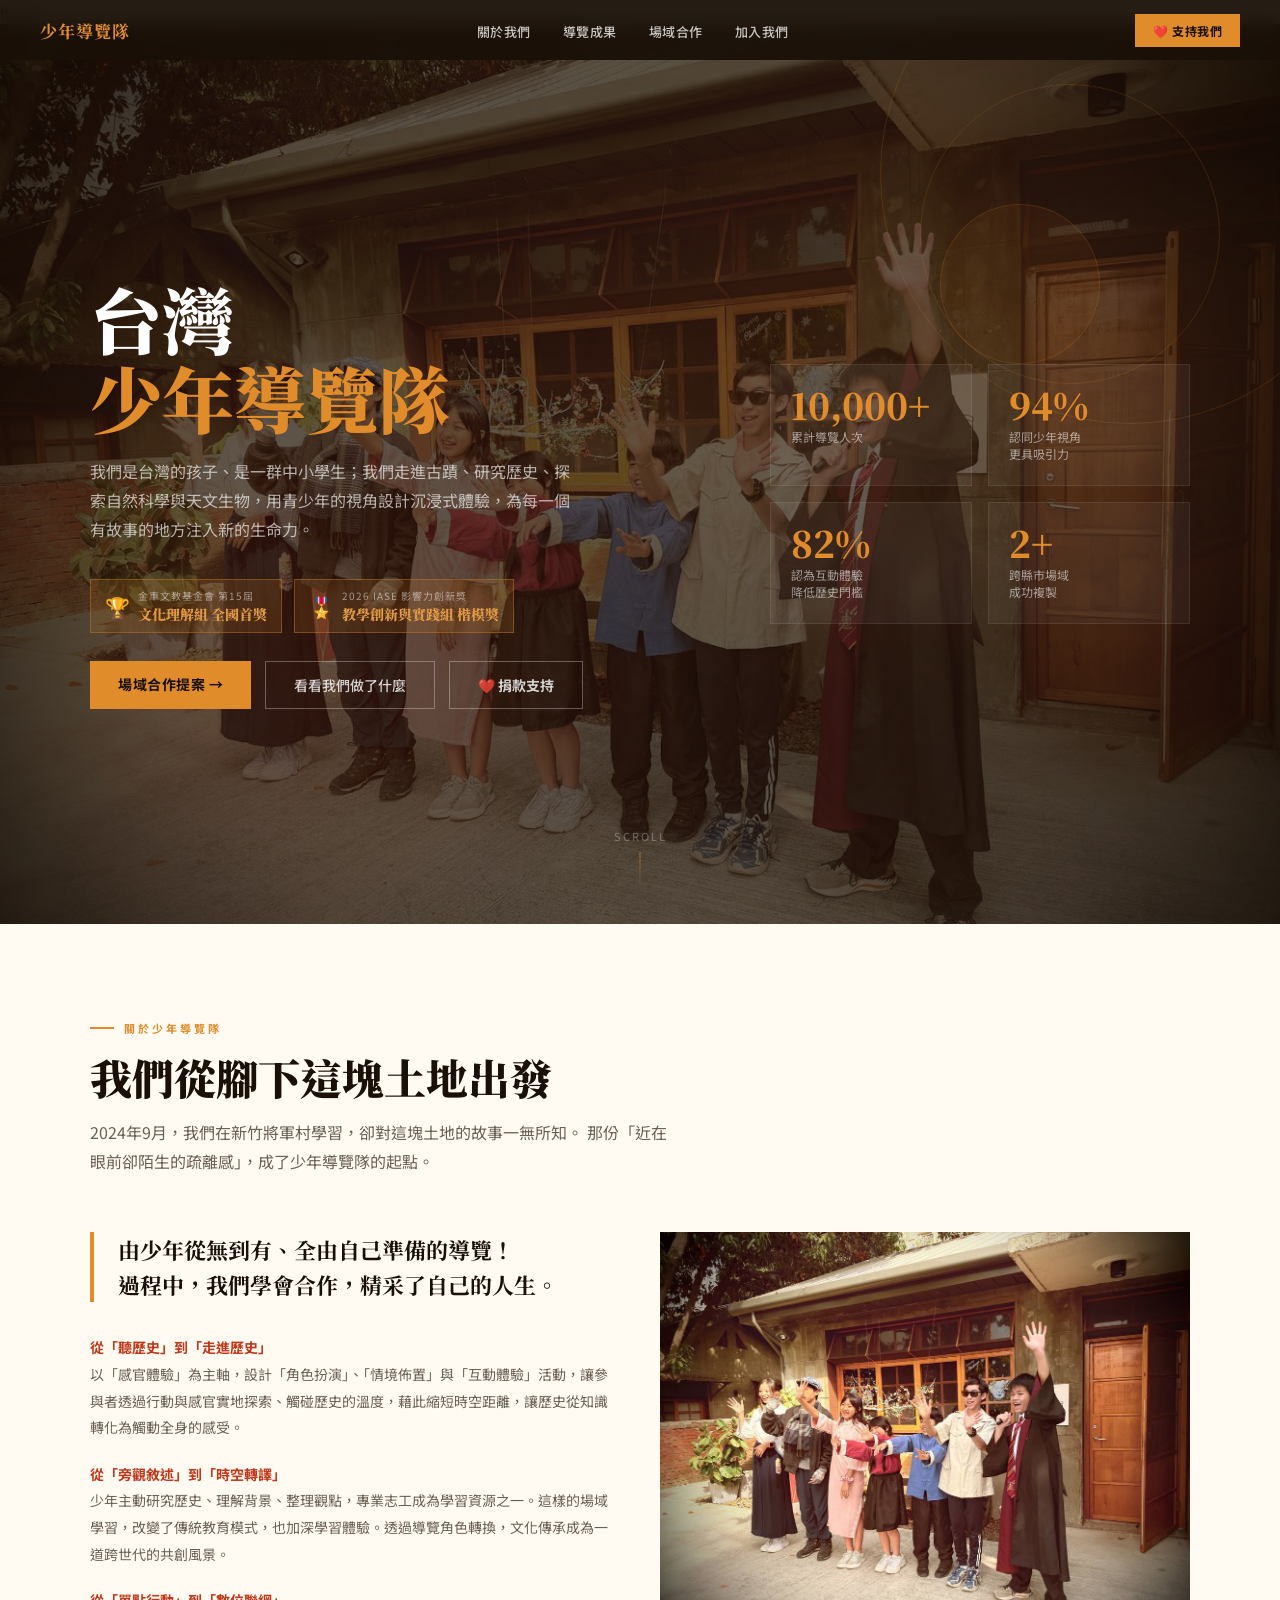
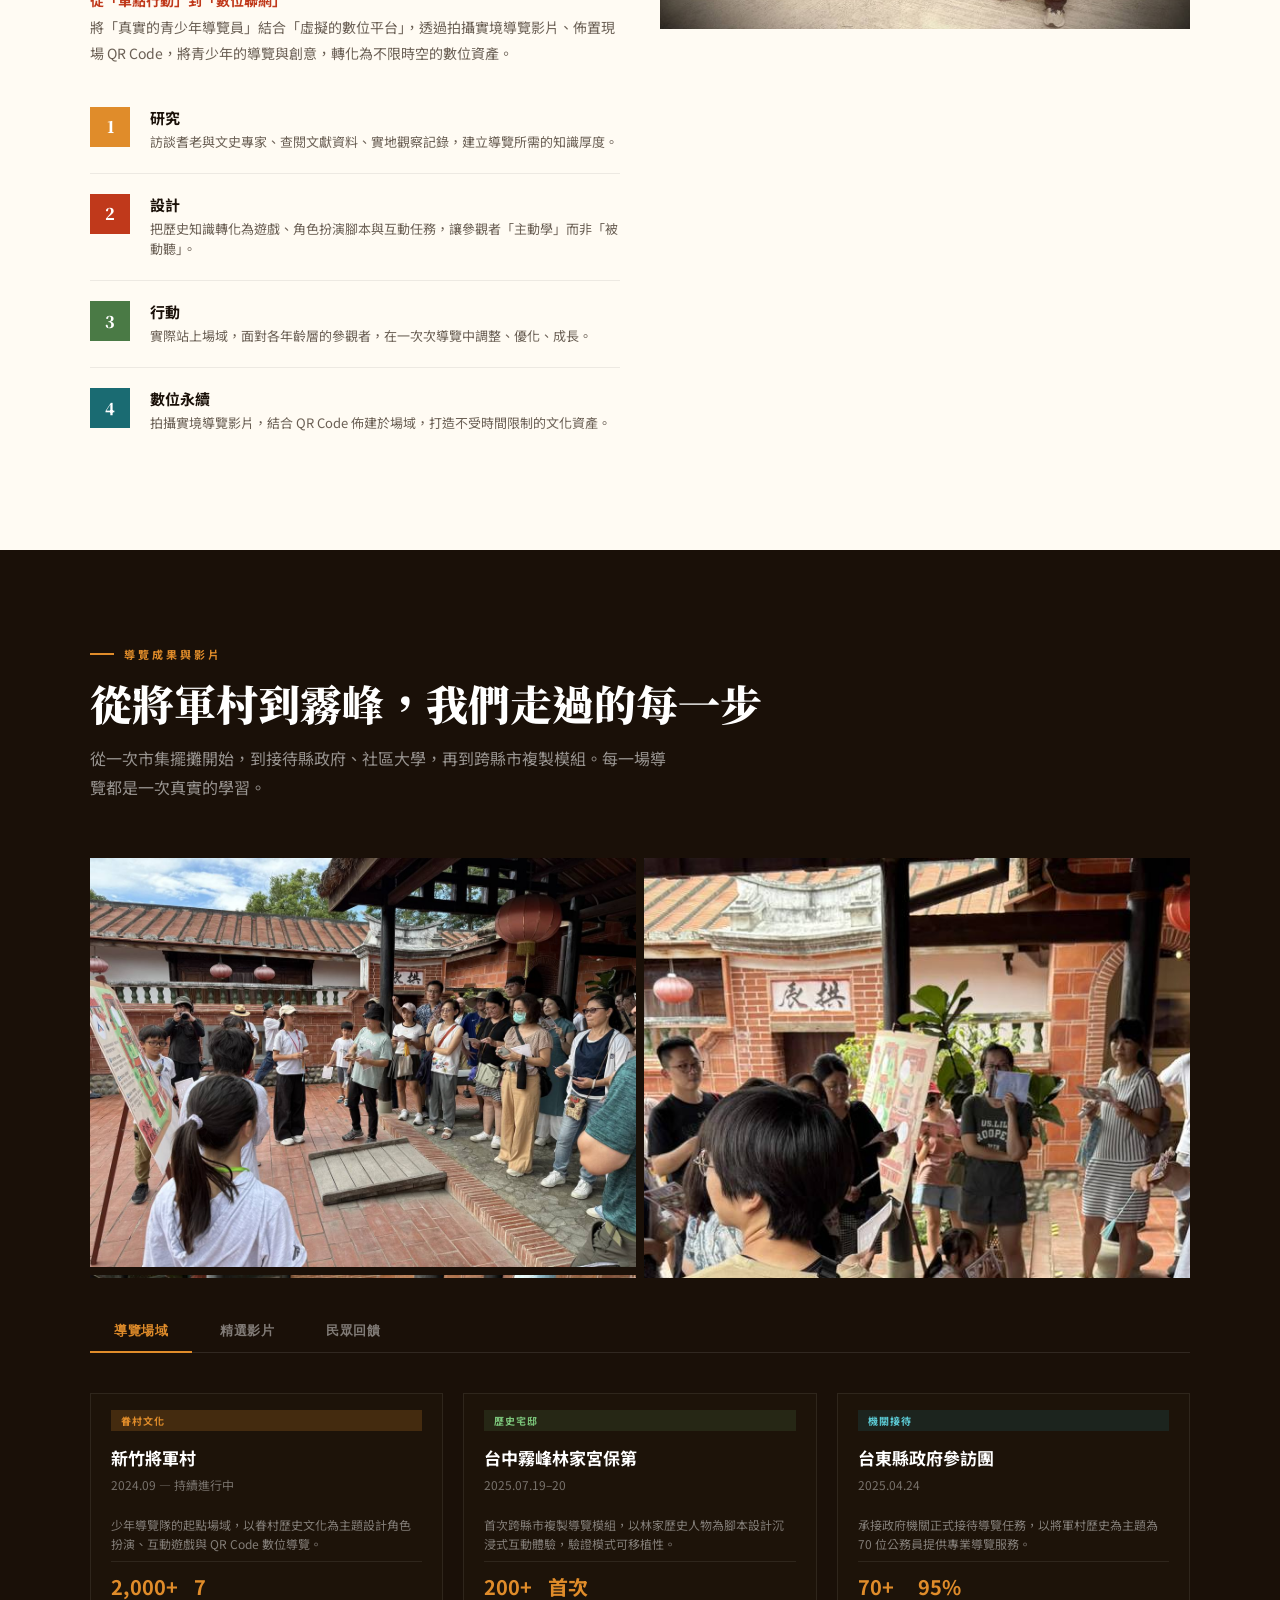
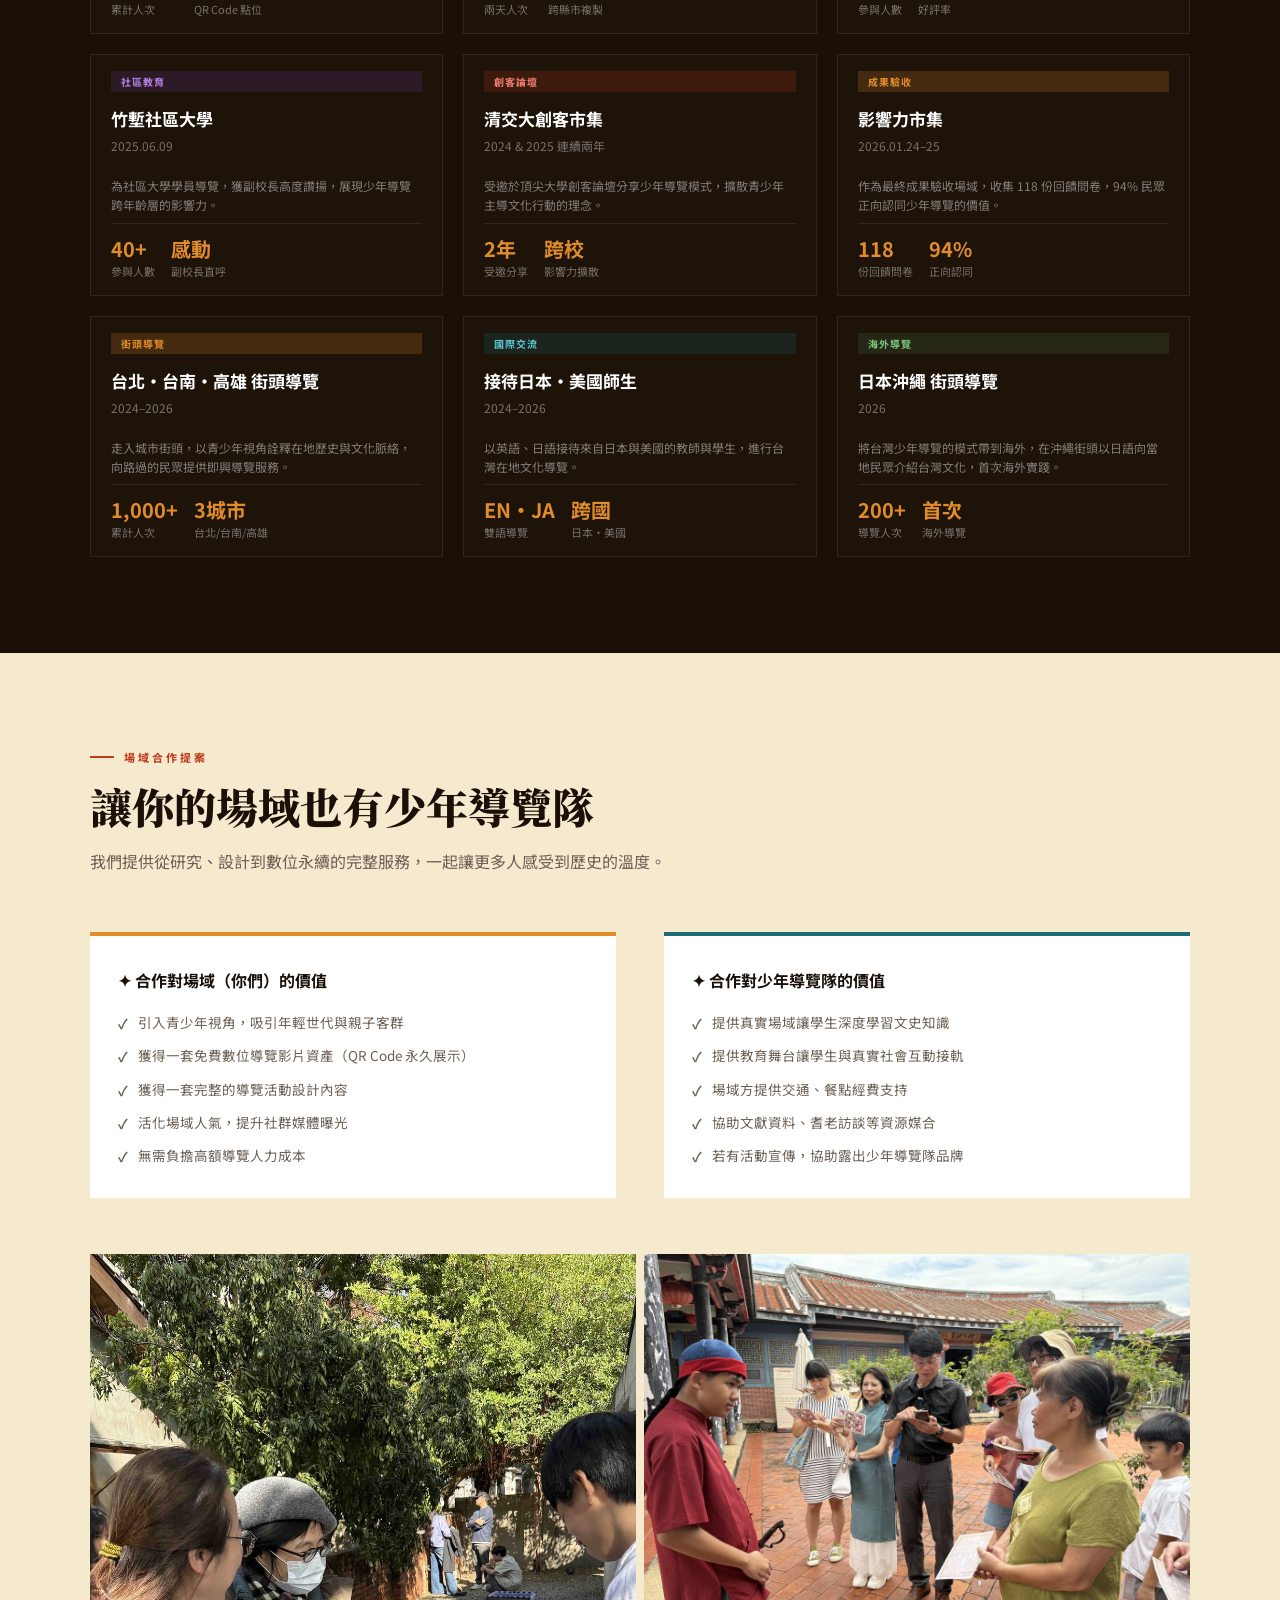
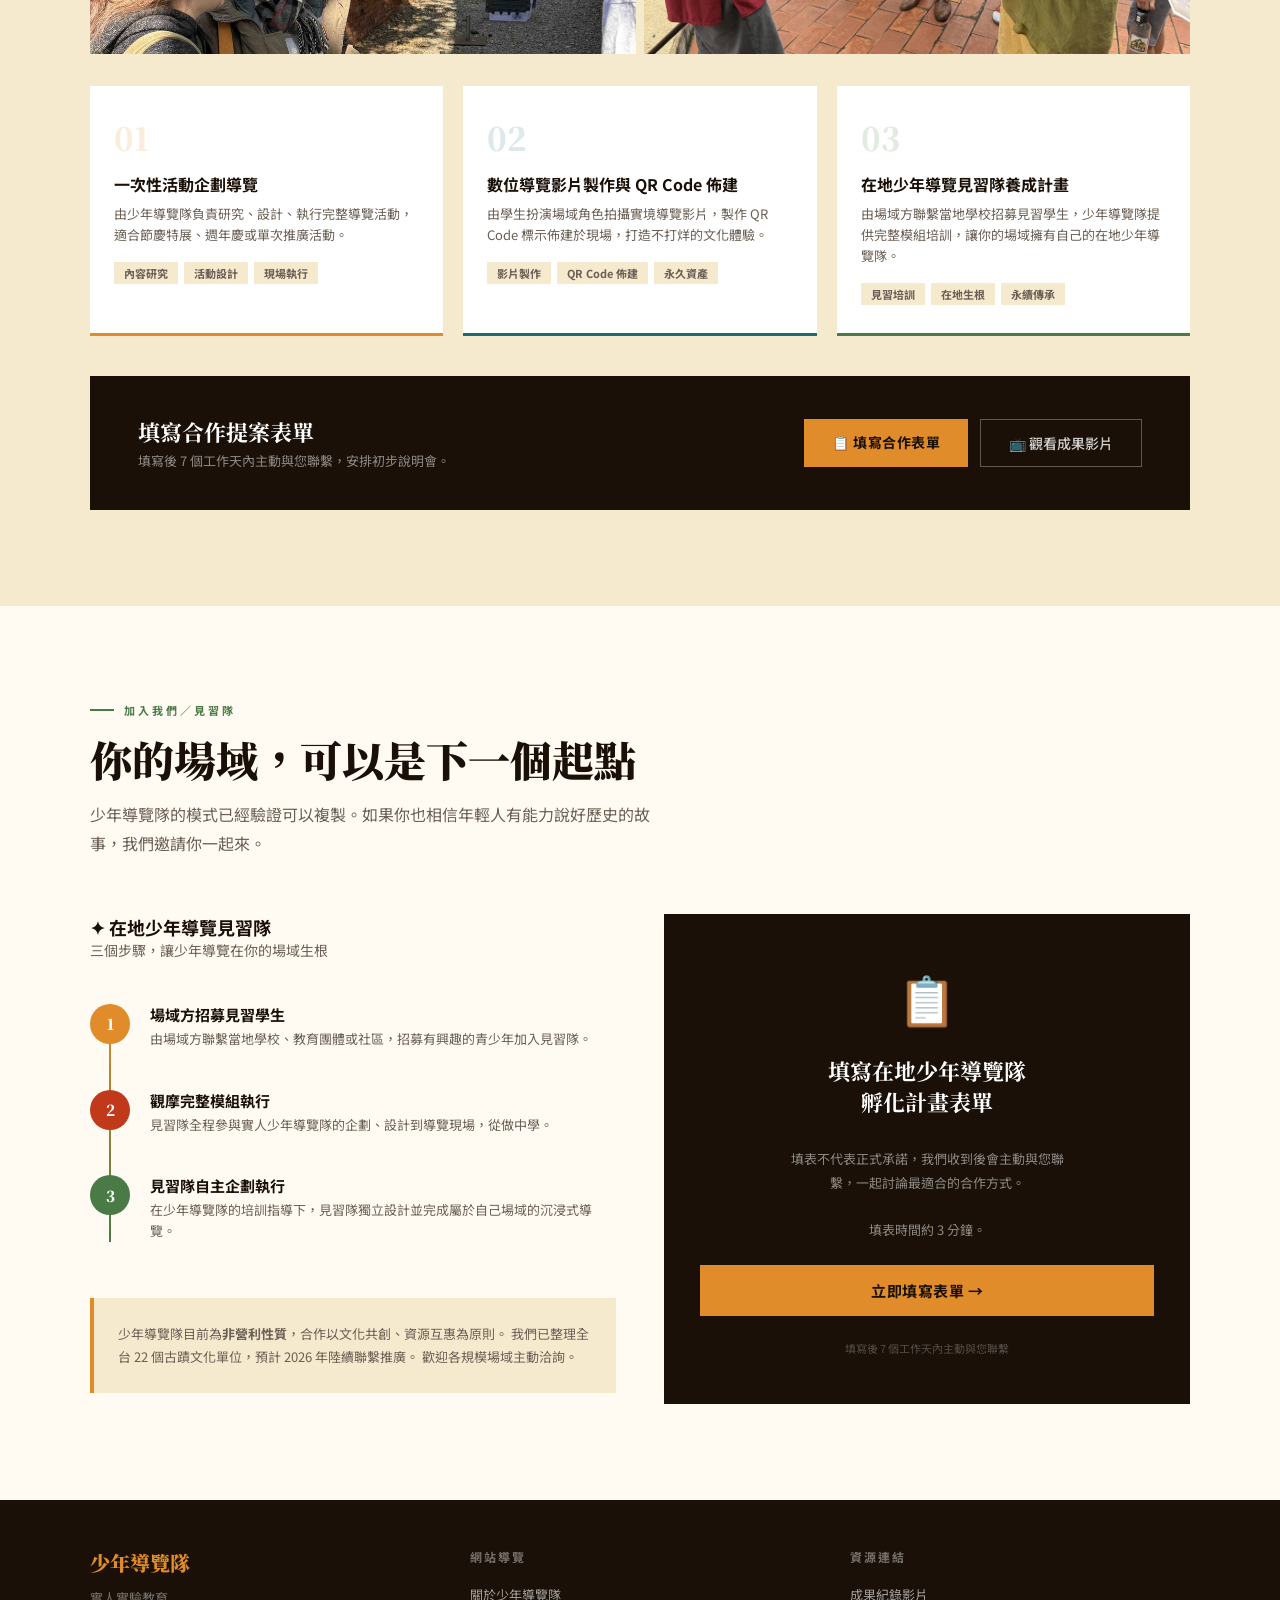
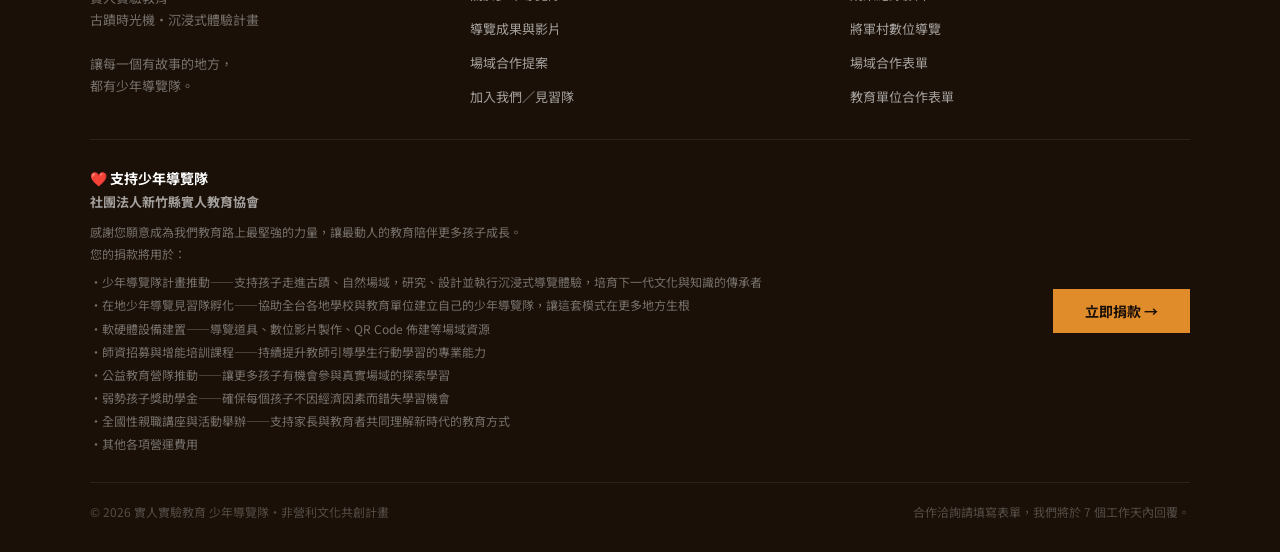
==== index.html @ 869aef45 "拆分檔案w" ====
html>
<html lang="zh-Hant">
<head>
<meta charset="UTF-8">
<meta name="viewport" content="width=device-width, initial-scale=1.0">
<title>實人教育 少年導覽隊 | 台灣 Wonder Scouts</title>

<!-- Google Search Console 驗證 -->
<meta name="google-site-verification" content="-kMbcNNSzwXPjHhbkXWhO_62FAONILIH2p7qDBtXYgs" />

<!-- SEO Meta Tags -->
<meta name="description" content="台灣少年導覽隊——由實人實驗教育中小學生組成，以沉浸式體驗設計、角色扮演與數位 QR Code 導覽，為古蹟、自然科學與文化場域注入新生命。金車文教基金會兒少公益行動文化理解組全國首獎。累計導覽 10,000+ 人次。">
<meta name="keywords" content="少年導覽隊,實人實驗教育,古蹟導覽,沉浸式體驗,將軍村,霧峰林家,文化導覽,學生導覽,台灣,Wonder Scouts,親子活動,歷史教育">
<meta name="author" content="實人實驗教育 少年導覽隊">
<meta name="robots" content="index, follow">

<!-- Open Graph（分享到 FB / LINE 時的預覽）-->
<meta property="og:title" content="實人教育 少年導覽隊 | 台灣 Wonder Scouts">
<meta property="og:description" content="由台灣中小學生組成的少年導覽隊，用角色扮演與沉浸式互動讓歷史文化重新活起來。金車文教全國首獎。累計導覽 10,000+ 人次。">
<meta property="og:type" content="website">
<meta property="og:url" content="https://shirenschool.github.io/wonder-scouts/">
<meta property="og:locale" content="zh_TW">

<!-- Twitter Card -->
<meta name="twitter:card" content="summary_large_image">
<meta name="twitter:title" content="實人教育 少年導覽隊 | 台灣 Wonder Scouts">
<meta name="twitter:description" content="由台灣中小學生組成的少年導覽隊，用角色扮演與沉浸式互動讓歷史文化重新活起來。">

<!-- Canonical URL -->
<link rel="canonical" href="https://shirenschool.github.io/wonder-scouts/">
<link href="https://fonts.googleapis.com/css2?family=Noto+Serif+TC:wght@700;900&family=Noto+Sans+TC:wght@300;400;500;700&display=swap" rel="stylesheet">
<link rel="stylesheet" href="style.css">
</head>
<body>

<!-- NAV -->
<nav>
  <div class="nav-logo">少年導覽隊</div>
  <ul class="nav-links">
    <li><a href="#about">關於我們</a></li>
    <li><a href="#results">導覽成果</a></li>
    <li><a href="#partner">場域合作</a></li>
    <li><a href="#join">加入我們</a></li>
  </ul>
  <a href="https://www.surveycake.com/s/ayPAY?utm_id=97758_v0_s00_e233_tv2_tp1_a1den5ez9v5f9m" target="_blank" style="background:var(--amber);color:var(--ink);padding:8px 18px;font-size:12px;font-weight:700;text-decoration:none;letter-spacing:0.5px;white-space:nowrap;transition:background 0.2s;" onmouseover="this.style.background='#F5A623'" onmouseout="this.style.background='var(--amber)'">❤️ 支持我們</a>
</nav>

<!-- HERO -->
<section class="hero">
  <div class="hero-bg"></div>
  <div class="hero-photo" style="position:absolute;inset:0;background:url([data-uri]) center 30%/cover no-repeat;opacity:0.28;"></div>
  <div class="hero-circle hc1"></div>
  <div class="hero-circle hc2"></div>
  <div class="hero-circle hc3"></div>

  <div class="hero-inner">
    <div class="hero-left">
      
      <h1 class="hero-title">
        台灣<br><em>少年導覽隊</em>
      </h1>
      <p class="hero-desc">
        我們是台灣的孩子、是一群中小學生；我們走進古蹟、研究歷史、探索自然科學與天文生物，用青少年的視角設計沉浸式體驗，為每一個有故事的地方注入新的生命力。
      </p>
      <div style="display:flex;gap:12px;flex-wrap:wrap;margin-bottom:28px;">
        <div style="display:flex;align-items:center;gap:8px;background:rgba(193,122,42,0.18);border:1px solid rgba(193,122,42,0.45);padding:8px 14px;">
          <span style="font-size:20px;">🏆</span>
          <div>
            <p style="font-size:10px;color:rgba(255,255,255,0.5);letter-spacing:1px;margin-bottom:1px;">金車文教基金會 第15屆</p>
            <p style="font-size:14px;font-weight:900;color:#E09A45;font-family:'Noto Serif TC',serif;">文化理解組 全國首獎</p>
          </div>
        </div>
        <div style="display:flex;align-items:center;gap:8px;background:rgba(193,122,42,0.18);border:1px solid rgba(193,122,42,0.45);padding:8px 14px;">
          <span style="font-size:20px;">🎖️</span>
          <div>
            <p style="font-size:10px;color:rgba(255,255,255,0.5);letter-spacing:1px;margin-bottom:1px;">2026 IASE 影響力創新獎</p>
            <p style="font-size:14px;font-weight:900;color:#E09A45;font-family:'Noto Serif TC',serif;">教學創新與實踐組 楷模獎</p>
          </div>
        </div>
      </div>
      <div class="hero-cta">
        <a href="#partner" class="btn-primary">場域合作提案 →</a>
        <a href="#results" class="btn-outline">看看我們做了什麼</a>
        <a href="https://www.surveycake.com/s/ayPAY?utm_id=97758_v0_s00_e233_tv2_tp1_a1den5ez9v5f9m" target="_blank" style="display:inline-block;padding:13px 28px;font-size:14px;font-weight:700;text-decoration:none;background:transparent;border:1.5px solid rgba(255,255,255,0.3);color:rgba(255,255,255,0.8);transition:border-color 0.2s,color 0.2s;" onmouseover="this.style.borderColor='#E08C2A';this.style.color='#E08C2A'" onmouseout="this.style.borderColor='rgba(255,255,255,0.3)';this.style.color='rgba(255,255,255,0.8)'">❤️ 捐款支持</a>
      </div>
    </div>
    
    <div class="hero-stats">
      <div class="hero-stat">
        <span class="hero-stat-num">10,000+</span>
        <span class="hero-stat-label">累計導覽人次</span>
      </div>
      <div class="hero-stat">
        <span class="hero-stat-num">94%</span>
        <span class="hero-stat-label">認同少年視角<br>更具吸引力</span>
      </div>
      <div class="hero-stat">
        <span class="hero-stat-num">82%</span>
        <span class="hero-stat-label">認為互動體驗<br>降低歷史門檻</span>
      </div>
      <div class="hero-stat">
        <span class="hero-stat-num">2+</span>
        <span class="hero-stat-label">跨縣市場域<br>成功複製</span>
      </div>
    </div>
  </div>
  <div class="scroll-hint">
    <span>SCROLL</span>
    <div class="scroll-arrow"></div>
  </div>
</section>




<!-- ABOUT -->
<section id="about">
  <div class="section-inner">
    <div class="section-eyebrow" style="color:var(--amber)">
      <div class="line" style="background:var(--amber)"></div>
      關於少年導覽隊
    </div>
    <h2 class="section-title">我們從腳下這塊土地出發</h2>
    <p class="section-lead">
      2024年9月，我們在新竹將軍村學習，卻對這塊土地的故事一無所知。
      那份「近在眼前卻陌生的疏離感」，成了少年導覽隊的起點。
    </p>

    <div class="about-grid" style="grid-template-columns:1fr 1fr;gap:40px;align-items:start;">
      <!-- Left: text + module -->
      <div>
        <div class="about-quote">
          由少年從無到有、全由自己準備的導覽！<br>過程中，我們學會合作，精采了自己的人生。
        </div>
        <p class="about-text">
          <strong style="color:var(--rust)">從「聽歷史」到「走進歷史」</strong><br>
          以「感官體驗」為主軸，設計「角色扮演」、「情境佈置」與「互動體驗」活動，讓參與者透過行動與感官實地探索、觸碰歷史的溫度，藉此縮短時空距離，讓歷史從知識轉化為觸動全身的感受。
        </p>
        <p class="about-text">
          <strong style="color:var(--rust)">從「旁觀敘述」到「時空轉譯」</strong><br>
          少年主動研究歷史、理解背景、整理觀點，專業志工成為學習資源之一。這樣的場域學習，改變了傳統教育模式，也加深學習體驗。透過導覽角色轉換，文化傳承成為一道跨世代的共創風景。
        </p>
        <p class="about-text">
          <strong style="color:var(--rust)">從「單點行動」到「數位聯網」</strong><br>
          將「真實的青少年導覽員」結合「虛擬的數位平台」，透過拍攝實境導覽影片、佈置現場 QR Code，將青少年的導覽與創意，轉化為不限時空的數位資產。
        </p>
        <div class="module-flow">
        <div class="module-step">
          <div class="step-num" style="background:var(--amber)">1</div>
          <div class="step-body">
            <h4>研究</h4>
            <p>訪談耆老與文史專家、查閱文獻資料、實地觀察記錄，建立導覽所需的知識厚度。</p>
          </div>
        </div>
        <div class="module-step">
          <div class="step-num" style="background:var(--rust)">2</div>
          <div class="step-body">
            <h4>設計</h4>
            <p>把歷史知識轉化為遊戲、角色扮演腳本與互動任務，讓參觀者「主動學」而非「被動聽」。</p>
          </div>
        </div>
        <div class="module-step">
          <div class="step-num" style="background:var(--sage)">3</div>
          <div class="step-body">
            <h4>行動</h4>
            <p>實際站上場域，面對各年齡層的參觀者，在一次次導覽中調整、優化、成長。</p>
          </div>
        </div>
        <div class="module-step">
          <div class="step-num" style="background:var(--teal)">4</div>
          <div class="step-body">
            <h4>數位永續</h4>
            <p>拍攝實境導覽影片，結合 QR Code 佈建於場域，打造不受時間限制的文化資產。</p>
          </div>
        </div>
      </div>
      </div>

      <!-- Right: 3 photos in horizontal row -->
      <div style="display:flex;flex-direction:column;gap:12px;">
        
          <div style="overflow:hidden;">
            <img src="[data-uri]" alt="少年導覽隊穿著戲服揮手" style="width:100%;height:100%;object-fit:cover;object-position:center 20%;">
          </div>
        </div>

              </div>
    </div>
  </div>
    </div>
    </div>
  </div>
</section>

<!-- RESULTS -->
<section id="results">
  <div class="section-inner">
    <div class="section-eyebrow" style="color:var(--amber)">
      <div class="line" style="background:var(--amber)"></div>
      導覽成果與影片
    </div>
    <h2 class="section-title">從將軍村到霧峰，我們走過的每一步</h2>
    <p class="section-lead">從一次市集擺攤開始，到接待縣政府、社區大學，再到跨縣市複製模組。每一場導覽都是一次真實的學習。</p>

    <!-- Results Photo Grid -->
    <div style="display:grid;grid-template-columns:1fr 1fr;gap:8px;height:420px;margin-bottom:32px;overflow:hidden;">
      <div style="display:flex;flex-direction:column;gap:8px;">
        <div style="flex:1;overflow:hidden;min-height:0;">
          <img src="[data-uri]" alt="角色扮演庭院導覽" style="width:100%;height:100%;object-fit:cover;object-position:center 25%;">
        </div>
        <div style="flex:1;overflow:hidden;min-height:0;">
          <img src="[data-uri]" alt="互動體驗活動" style="width:100%;height:100%;object-fit:cover;object-position:center 35%;">
        </div>
      </div>
      <div style="overflow:hidden;height:100%;">
        <img src="[data-uri]" alt="霧峰林家宮保第導覽大人潮" style="width:100%;height:100%;object-fit:cover;object-position:center 20%;">
      </div>
    </div>

    <div class="results-tabs">
      <button class="tab-btn active" onclick="switchTab('venues',this)">導覽場域</button>
      <button class="tab-btn" onclick="switchTab('videos',this)">精選影片</button>
      <button class="tab-btn" onclick="switchTab('feedback',this)">民眾回饋</button>
    </div>

    <!-- Tab: Venues -->
    <div id="tab-venues" class="tab-content active">
      <div class="venue-grid">
        <div class="venue-card">
          <span class="venue-tag" style="background:rgba(224,140,42,0.2);color:var(--amber)">眷村文化</span>
          <h3>新竹將軍村</h3>
          <div class="meta">2024.09 — 持續進行中</div>
          <p style="font-size:12px;color:rgba(255,255,255,0.45);line-height:1.6;margin:10px 0 8px;">少年導覽隊的起點場域，以眷村歷史文化為主題設計角色扮演、互動遊戲與 QR Code 數位導覽。</p>
          <div class="venue-stat">
            <div class="vs-item"><span class="num">2,000+</span><span class="lbl">累計人次</span></div>
            <div class="vs-item"><span class="num">7</span><span class="lbl">QR Code 點位</span></div>
          </div>
        </div>
        <div class="venue-card">
          <span class="venue-tag" style="background:rgba(74,122,69,0.2);color:#7BC47A">歷史宅邸</span>
          <h3>台中霧峰林家宮保第</h3>
          <div class="meta">2025.07.19–20</div>
          <p style="font-size:12px;color:rgba(255,255,255,0.45);line-height:1.6;margin:10px 0 8px;">首次跨縣市複製導覽模組，以林家歷史人物為腳本設計沉浸式互動體驗，驗證模式可移植性。</p>
          <div class="venue-stat">
            <div class="vs-item"><span class="num">200+</span><span class="lbl">兩天人次</span></div>
            <div class="vs-item"><span class="num">首次</span><span class="lbl">跨縣市複製</span></div>
          </div>
        </div>
        <div class="venue-card">
          <span class="venue-tag" style="background:rgba(26,107,114,0.2);color:#5BC8D2">機關接待</span>
          <h3>台東縣政府參訪團</h3>
          <div class="meta">2025.04.24</div>
          <p style="font-size:12px;color:rgba(255,255,255,0.45);line-height:1.6;margin:10px 0 8px;">承接政府機關正式接待導覽任務，以將軍村歷史為主題為 70 位公務員提供專業導覽服務。</p>
          <div class="venue-stat">
            <div class="vs-item"><span class="num">70+</span><span class="lbl">參與人數</span></div>
            <div class="vs-item"><span class="num">95%</span><span class="lbl">好評率</span></div>
          </div>
        </div>
        <div class="venue-card">
          <span class="venue-tag" style="background:rgba(107,63,160,0.2);color:#B07FE0">社區教育</span>
          <h3>竹塹社區大學</h3>
          <div class="meta">2025.06.09</div>
          <p style="font-size:12px;color:rgba(255,255,255,0.45);line-height:1.6;margin:10px 0 8px;">為社區大學學員導覽，獲副校長高度讚揚，展現少年導覽跨年齡層的影響力。</p>
          <div class="venue-stat">
            <div class="vs-item"><span class="num">40+</span><span class="lbl">參與人數</span></div>
            <div class="vs-item"><span class="num">感動</span><span class="lbl">副校長直呼</span></div>
          </div>
        </div>
        <div class="venue-card">
          <span class="venue-tag" style="background:rgba(192,57,27,0.2);color:#F08070">創客論壇</span>
          <h3>清交大創客市集</h3>
          <div class="meta">2024 & 2025 連續兩年</div>
          <p style="font-size:12px;color:rgba(255,255,255,0.45);line-height:1.6;margin:10px 0 8px;">受邀於頂尖大學創客論壇分享少年導覽模式，擴散青少年主導文化行動的理念。</p>
          <div class="venue-stat">
            <div class="vs-item"><span class="num">2年</span><span class="lbl">受邀分享</span></div>
            <div class="vs-item"><span class="num">跨校</span><span class="lbl">影響力擴散</span></div>
          </div>
        </div>
        <div class="venue-card">
          <span class="venue-tag" style="background:rgba(224,140,42,0.2);color:var(--amber)">成果驗收</span>
          <h3>影響力市集</h3>
          <div class="meta">2026.01.24–25</div>
          <p style="font-size:12px;color:rgba(255,255,255,0.45);line-height:1.6;margin:10px 0 8px;">作為最終成果驗收場域，收集 118 份回饋問卷，94% 民眾正向認同少年導覽的價值。</p>
          <div class="venue-stat">
            <div class="vs-item"><span class="num">118</span><span class="lbl">份回饋問卷</span></div>
            <div class="vs-item"><span class="num">94%</span><span class="lbl">正向認同</span></div>
          </div>
        </div>
        <!-- 新增場域卡片 -->
        <div class="venue-card">
          <span class="venue-tag" style="background:rgba(224,140,42,0.2);color:var(--amber)">街頭導覽</span>
          <h3>台北・台南・高雄 街頭導覽</h3>
          <div class="meta">2024–2026</div>
          <p style="font-size:12px;color:rgba(255,255,255,0.45);line-height:1.6;margin:10px 0 8px;">走入城市街頭，以青少年視角詮釋在地歷史與文化脈絡，向路過的民眾提供即興導覽服務。</p>
          <div class="venue-stat">
            <div class="vs-item"><span class="num">1,000+</span><span class="lbl">累計人次</span></div>
            <div class="vs-item"><span class="num">3城市</span><span class="lbl">台北/台南/高雄</span></div>
          </div>
        </div>
        <div class="venue-card">
          <span class="venue-tag" style="background:rgba(26,107,114,0.2);color:#5BC8D2">國際交流</span>
          <h3>接待日本・美國師生</h3>
          <div class="meta">2024–2026</div>
          <p style="font-size:12px;color:rgba(255,255,255,0.45);line-height:1.6;margin:10px 0 8px;">以英語、日語接待來自日本與美國的教師與學生，進行台灣在地文化導覽。</p>
          <div class="venue-stat">
            <div class="vs-item"><span class="num">EN・JA</span><span class="lbl">雙語導覽</span></div>
            <div class="vs-item"><span class="num">跨國</span><span class="lbl">日本・美國</span></div>
          </div>
        </div>
        <div class="venue-card">
          <span class="venue-tag" style="background:rgba(74,122,69,0.2);color:#7BC47A">海外導覽</span>
          <h3>日本沖繩 街頭導覽</h3>
          <div class="meta">2026</div>
          <p style="font-size:12px;color:rgba(255,255,255,0.45);line-height:1.6;margin:10px 0 8px;">將台灣少年導覽的模式帶到海外，在沖繩街頭以日語向當地民眾介紹台灣文化，首次海外實踐。</p>
          <div class="venue-stat">
            <div class="vs-item"><span class="num">200+</span><span class="lbl">導覽人次</span></div>
            <div class="vs-item"><span class="num">首次</span><span class="lbl">海外導覽</span></div>
          </div>
        </div>
      </div>
    </div>

    <!-- Tab: Videos -->
    <div id="tab-videos" class="tab-content">
      <div style="display:grid;grid-template-columns:1fr 1fr;gap:20px;margin-bottom:36px;">
        <div style="background:rgba(255,255,255,0.04);border:1px solid rgba(255,255,255,0.08);overflow:hidden;">
          <div style="position:relative;padding-top:56.25%;">
            <iframe src="https://www.youtube.com/embed/KWGm5TQCVxs" title="將軍村影響力市集" frameborder="0" allow="accelerometer; autoplay; clipboard-write; encrypted-media; gyroscope; picture-in-picture" allowfullscreen style="position:absolute;top:0;left:0;width:100%;height:100%;"></iframe>
          </div>
          <div style="padding:16px 18px;">
            <p style="font-size:10px;color:var(--amber);letter-spacing:2px;font-weight:700;margin-bottom:4px;">新竹將軍村</p>
            <h4 style="font-size:15px;font-weight:700;color:var(--white);">影響力市集成果紀錄</h4>
          </div>
        </div>
        <div style="background:rgba(255,255,255,0.04);border:1px solid rgba(255,255,255,0.08);overflow:hidden;">
          <div style="position:relative;padding-top:56.25%;">
            <iframe src="https://www.youtube.com/embed/025HOvHCdP4" title="霧峰宮保第夏日派對" frameborder="0" allow="accelerometer; autoplay; clipboard-write; encrypted-media; gyroscope; picture-in-picture" allowfullscreen style="position:absolute;top:0;left:0;width:100%;height:100%;"></iframe>
          </div>
          <div style="padding:16px 18px;">
            <p style="font-size:10px;color:var(--amber);letter-spacing:2px;font-weight:700;margin-bottom:4px;">台中霧峰林家宮保第</p>
            <h4 style="font-size:15px;font-weight:700;color:var(--white);">宮保第夏日派對導覽紀錄</h4>
          </div>
        </div>
      </div>
    </div>

    <!-- Tab: Feedback -->
    <div id="tab-feedback" class="tab-content">
      <div class="feedback-row">
        <div class="feedback-card">
          <blockquote>「孩子們口條清晰、熱情開朗。每位同學都不僅是了解林家的歷史，還內化了以後能夠這樣呈現出來。」</blockquote>
          <cite>— 霧峰林家宮保第 參觀民眾</cite>
        </div>
        <div class="feedback-card">
          <blockquote>「導覽的同學熟悉負責的導覽內容，還可以展現自我風格很厲害。有比較害羞的同學，也鼓起勇氣進行導覽，值得鼓勵！」</blockquote>
          <cite>— 台東縣政府人事主任</cite>
        </div>
        <div class="feedback-card">
          <blockquote>「非常令人感動的活動，謝謝！NPC 導覽方法讓參觀的小孩更容易接觸了解歷史。」</blockquote>
          <cite>— 竹塹社區大學副校長</cite>
        </div>
        <div class="feedback-card">
          <blockquote>「小朋友表現很棒！講解生動，努力互動。透過互動式，讓遊客對宮保第的故事印象加深！」</blockquote>
          <cite>— 霧峰林家 參觀民眾</cite>
        </div>
        <div class="feedback-card">
          <blockquote>「我覺得讓小朋友導覽是一件很讚的事情。支持！認真且落落大方，面對陌生人不緊張，很棒！」</blockquote>
          <cite>— 影響力市集 民眾回饋</cite>
        </div>
        <div class="feedback-card">
          <blockquote>「孩子很活潑，借由導覽活動讓孩子激發腦子，很棒的創意設計活動。自信大方，內容豐富，一級棒！」</blockquote>
          <cite>— 影響力市集 民眾回饋</cite>
        </div>
      </div>
    </div>

  </div>
</section>

<section id="partner">
  <div class="section-inner">
    <div class="section-eyebrow" style="color:var(--rust)">
      <div class="line" style="background:var(--rust)"></div>
      場域合作提案
    </div>
    <h2 class="section-title">讓你的場域也有少年導覽隊</h2>
    <p class="section-lead">我們提供從研究、設計到數位永續的完整服務，一起讓更多人感受到歷史的溫度。</p>

    <div class="partner-intro">
      <div class="benefit-block" style="border-color:var(--amber)">
        <h3>✦ 合作對場域（你們）的價值</h3>
        <ul class="benefit-list">
          <li style="color:var(--gray)">引入青少年視角，吸引年輕世代與親子客群</li>
          <li style="color:var(--gray)">獲得一套免費數位導覽影片資產（QR Code 永久展示）</li>
          <li style="color:var(--gray)">獲得一套完整的導覽活動設計內容</li>
          <li style="color:var(--gray)">活化場域人氣，提升社群媒體曝光</li>
          <li style="color:var(--gray)">無需負擔高額導覽人力成本</li>
        </ul>
      </div>
      <div class="benefit-block" style="border-color:var(--teal)">
        <h3>✦ 合作對少年導覽隊的價值</h3>
        <ul class="benefit-list">
          <li style="color:var(--gray)">提供真實場域讓學生深度學習文史知識</li>
          <li style="color:var(--gray)">提供教育舞台讓學生與真實社會互動接軌</li>
          <li style="color:var(--gray)">場域方提供交通、餐點經費支持</li>
          <li style="color:var(--gray)">協助文獻資料、耆老訪談等資源媒合</li>
          <li style="color:var(--gray)">若有活動宣傳，協助露出少年導覽隊品牌</li>
        </ul>
      </div>
    </div>

    
    <div style="display:grid;grid-template-columns:1fr 1fr;gap:8px;height:400px;margin-bottom:32px;overflow:hidden;">
      <div style="overflow:hidden;height:100%;">
        <img src="[data-uri]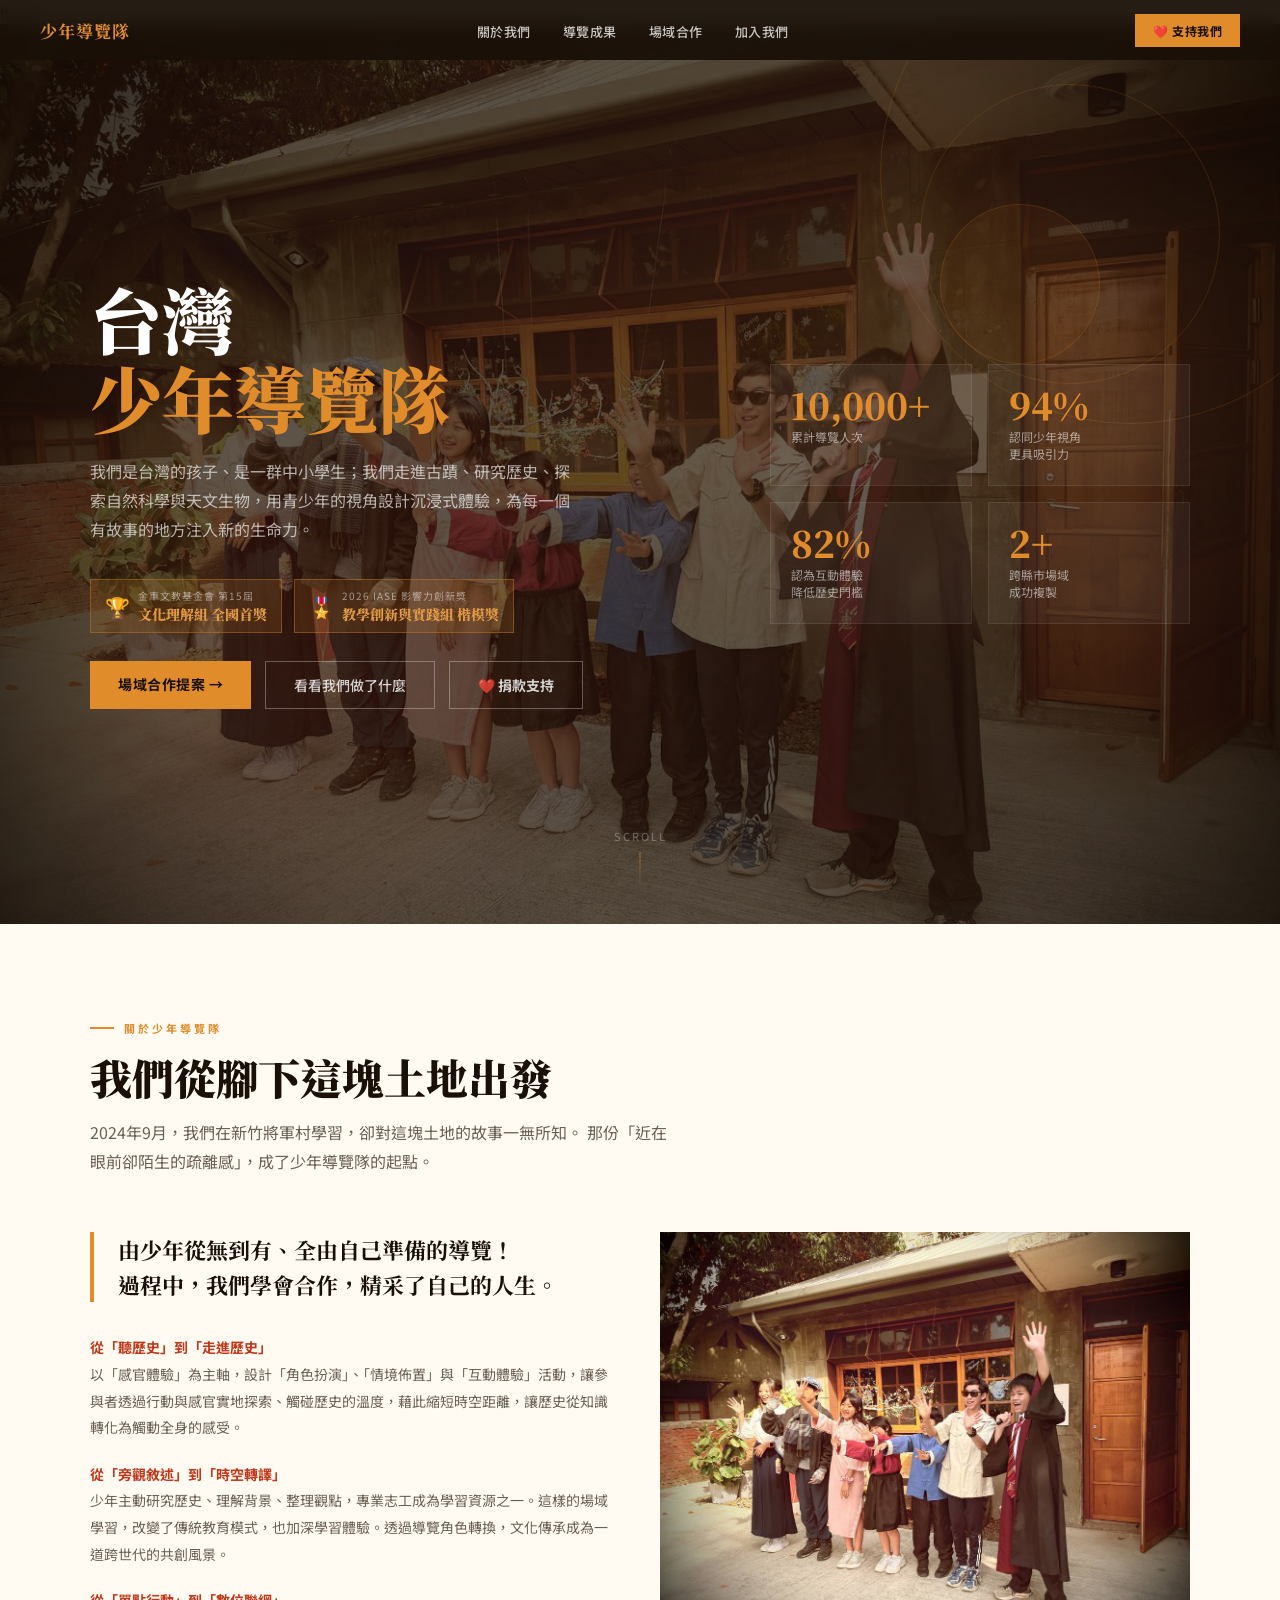
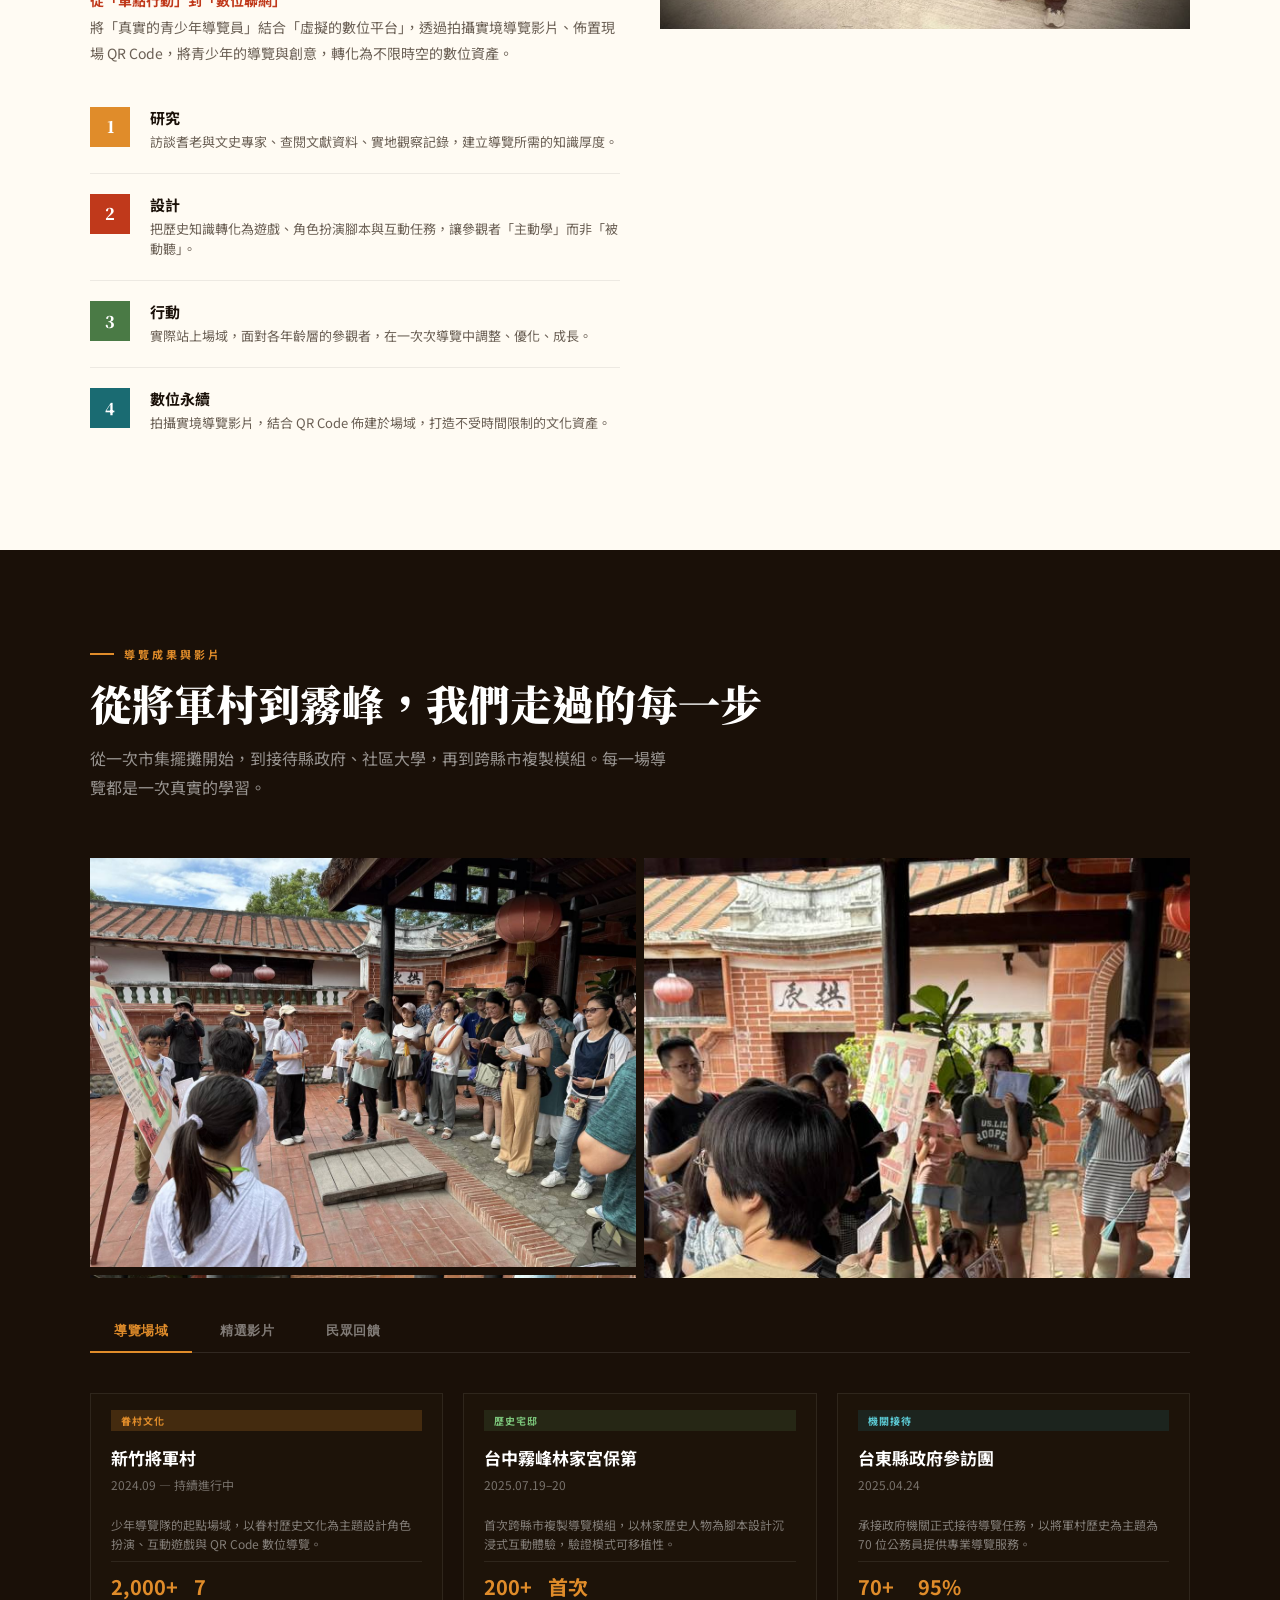
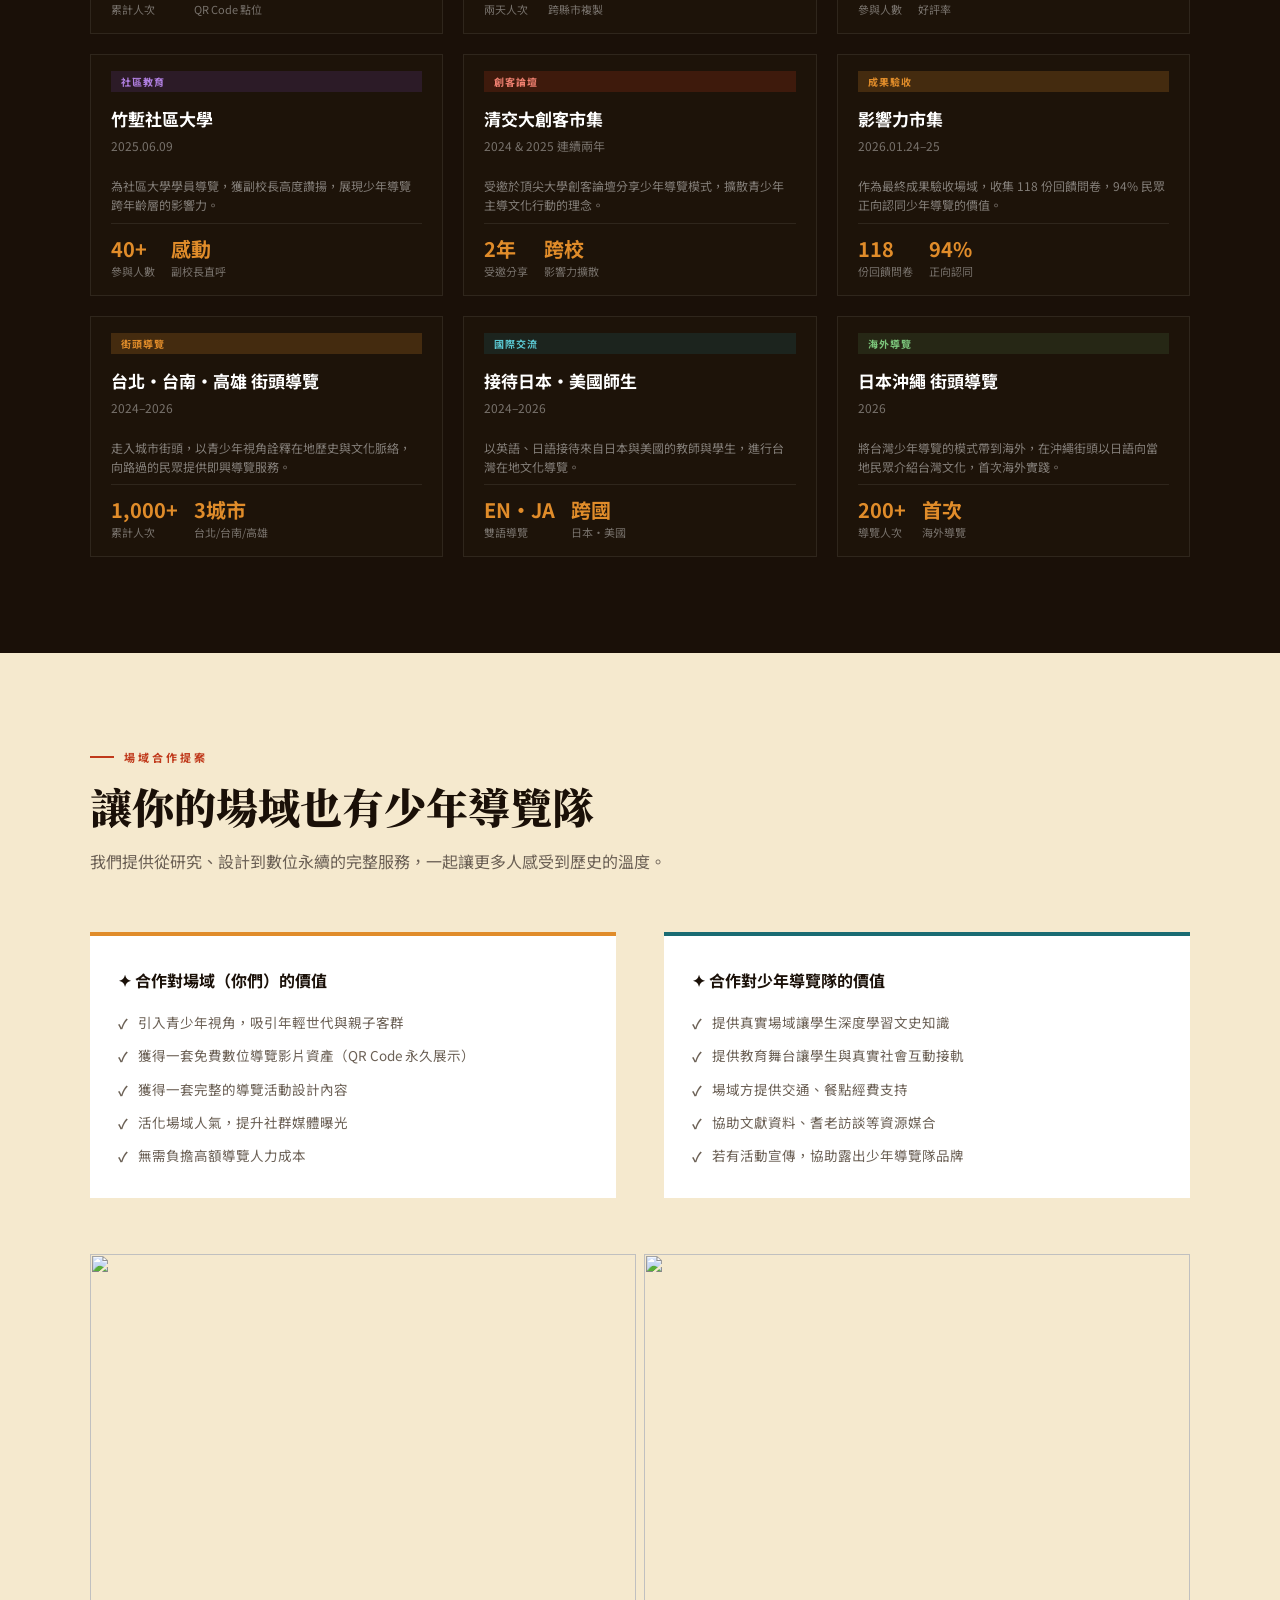
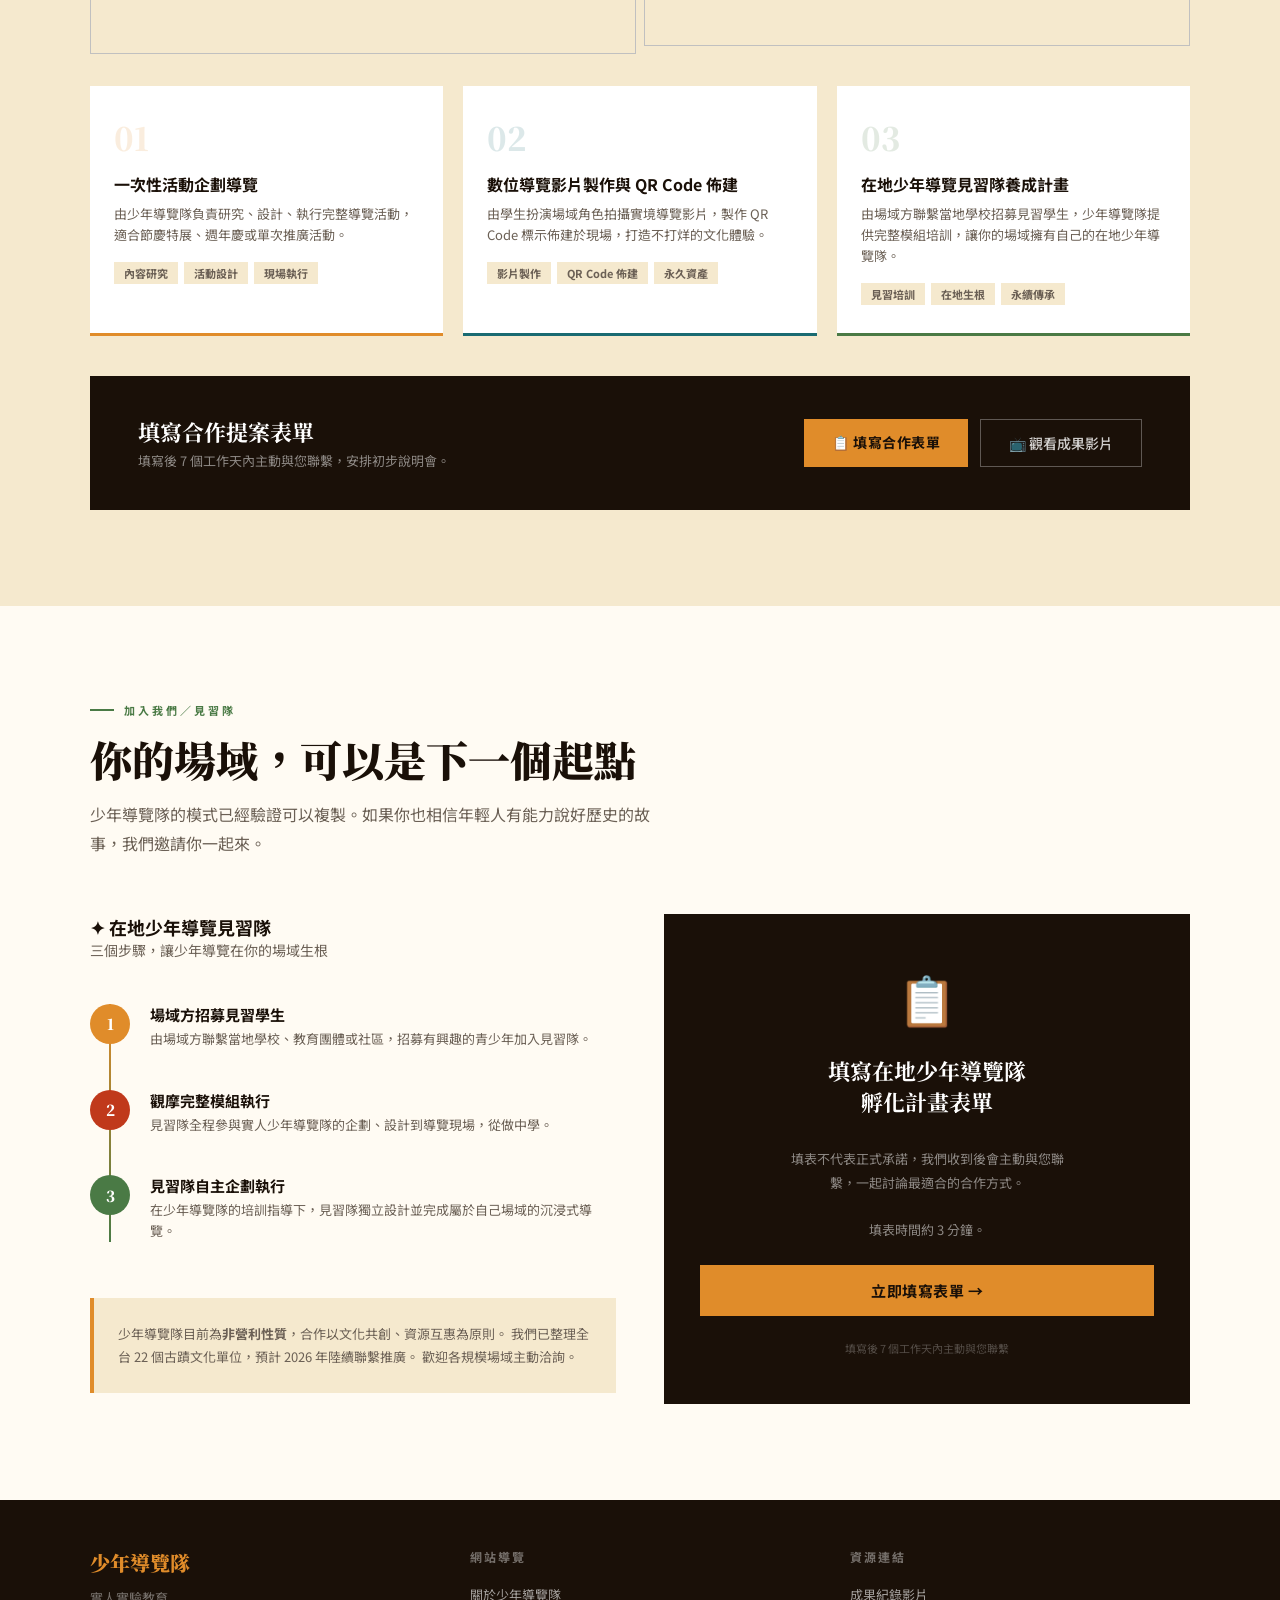
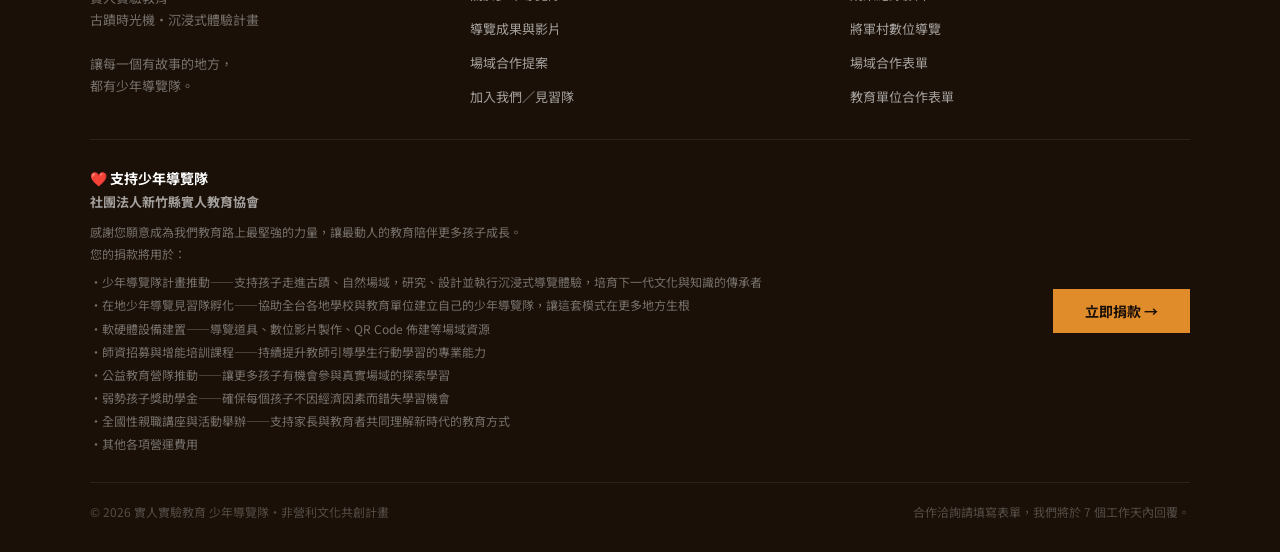
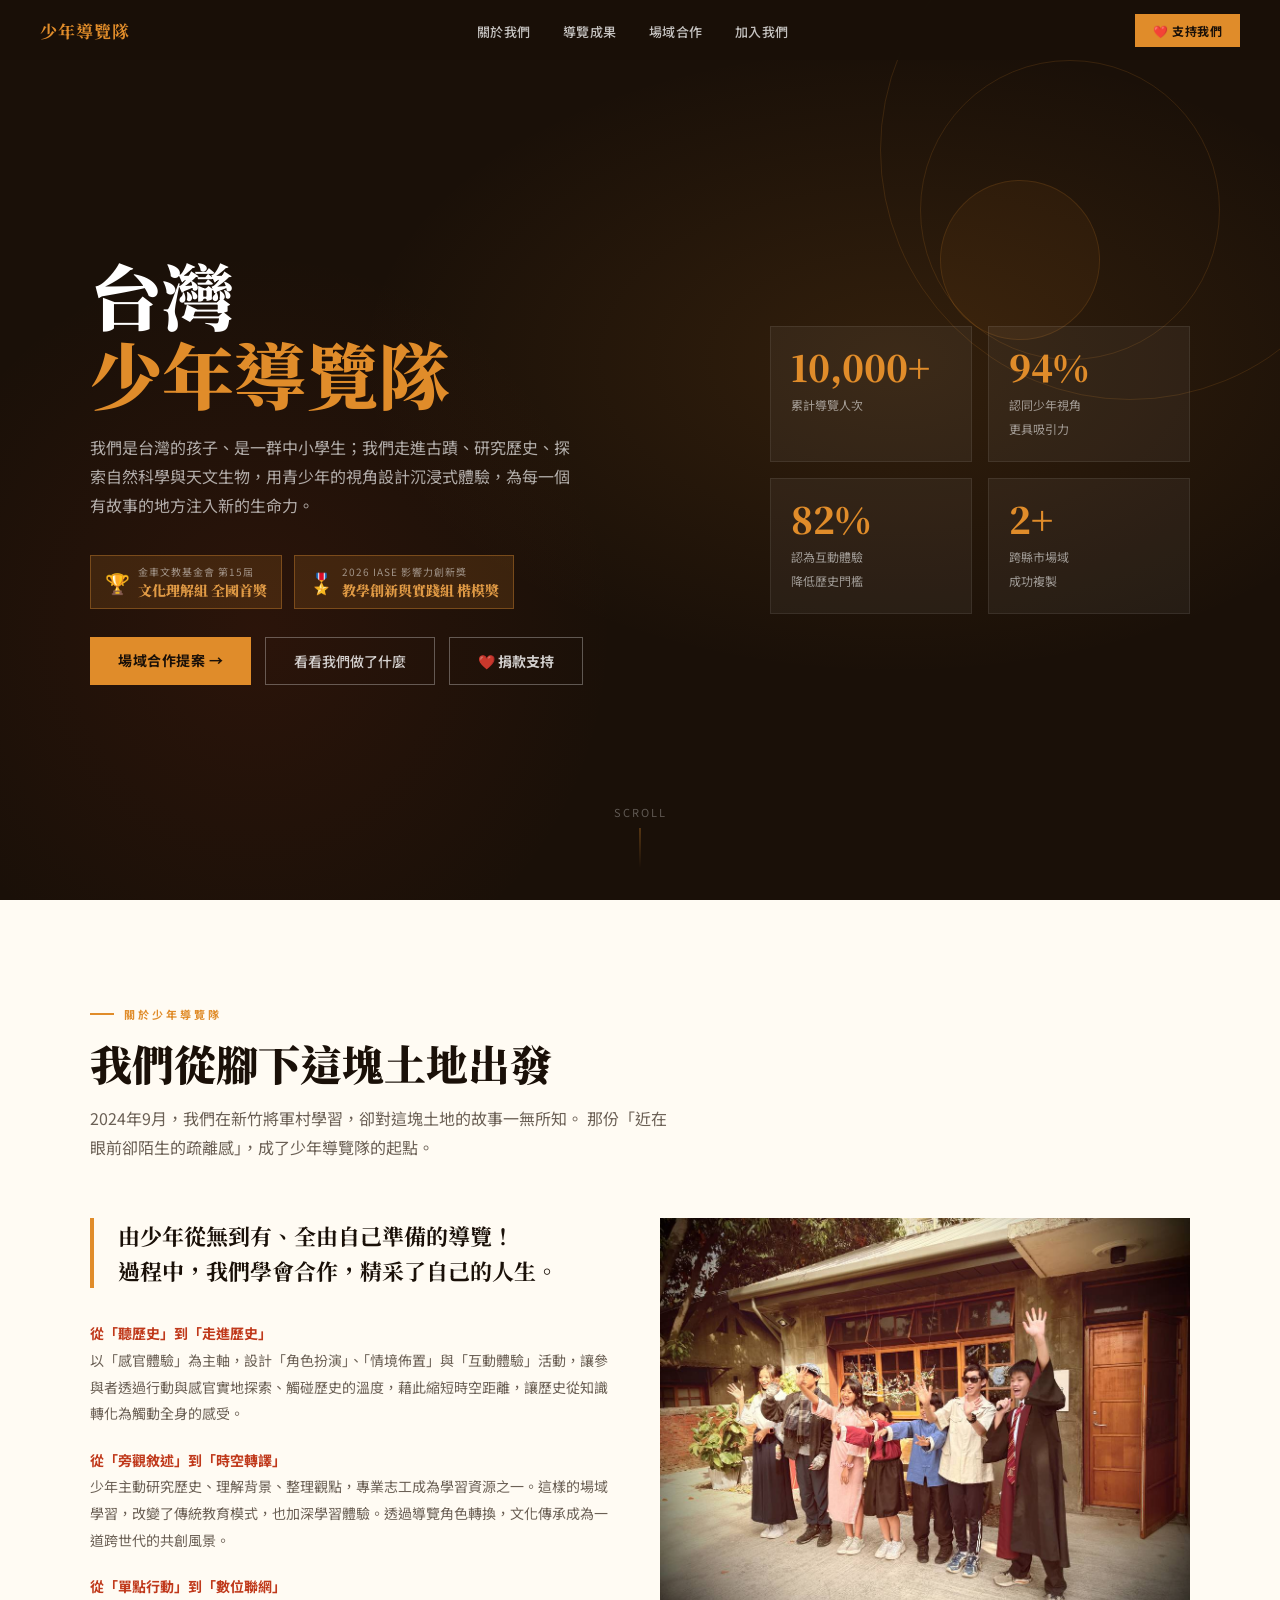
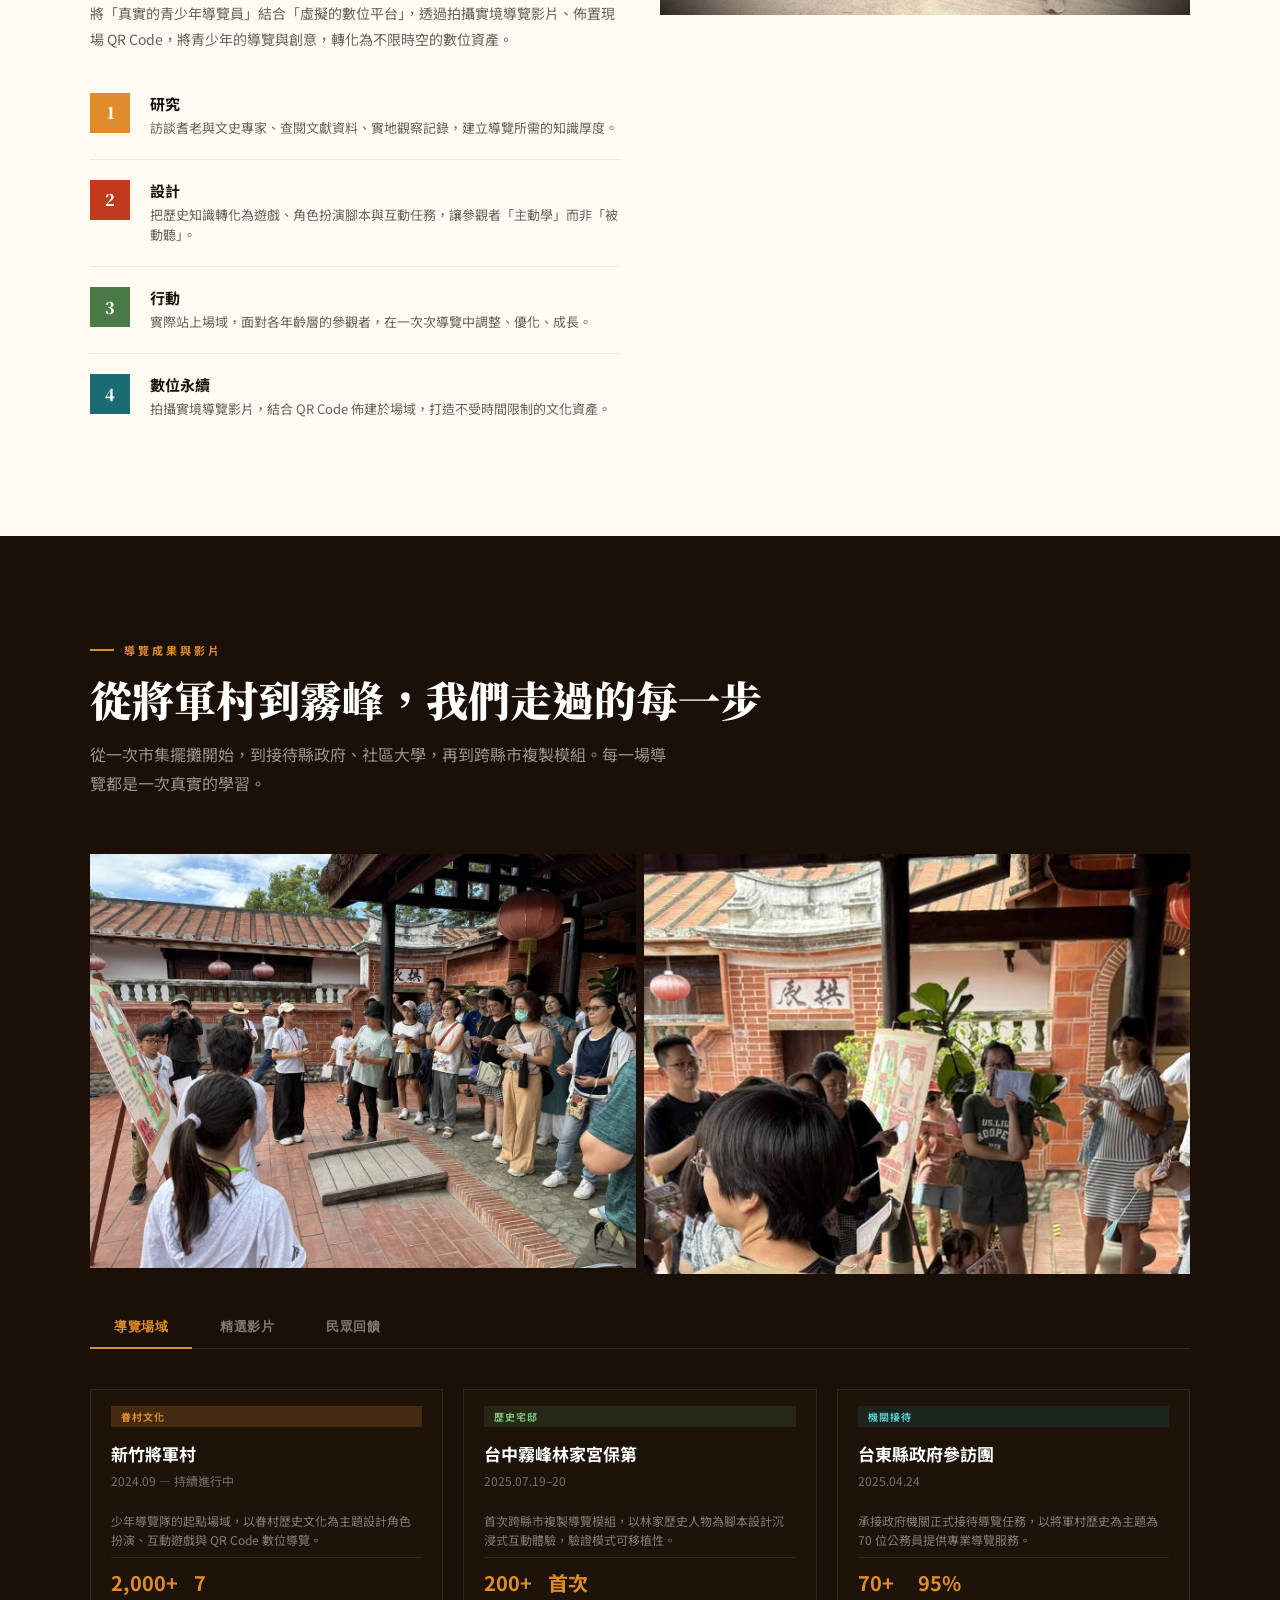
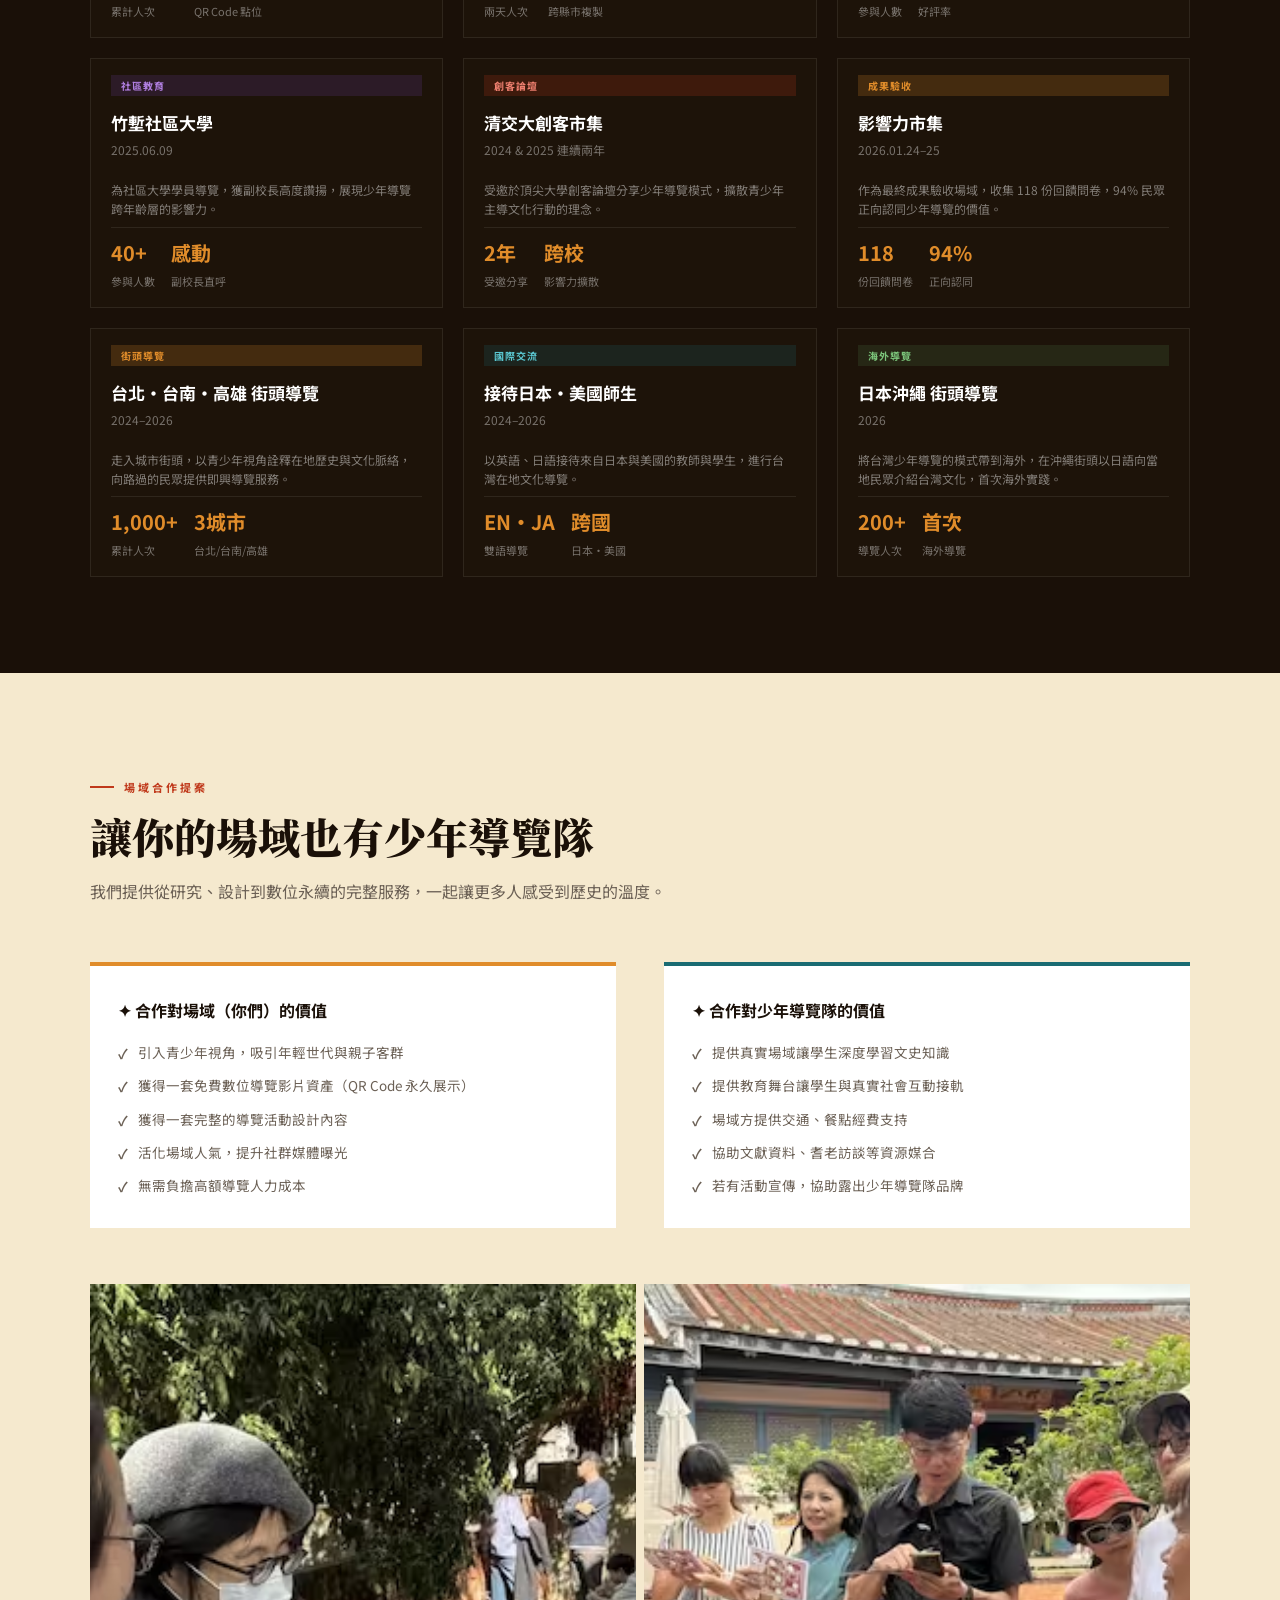
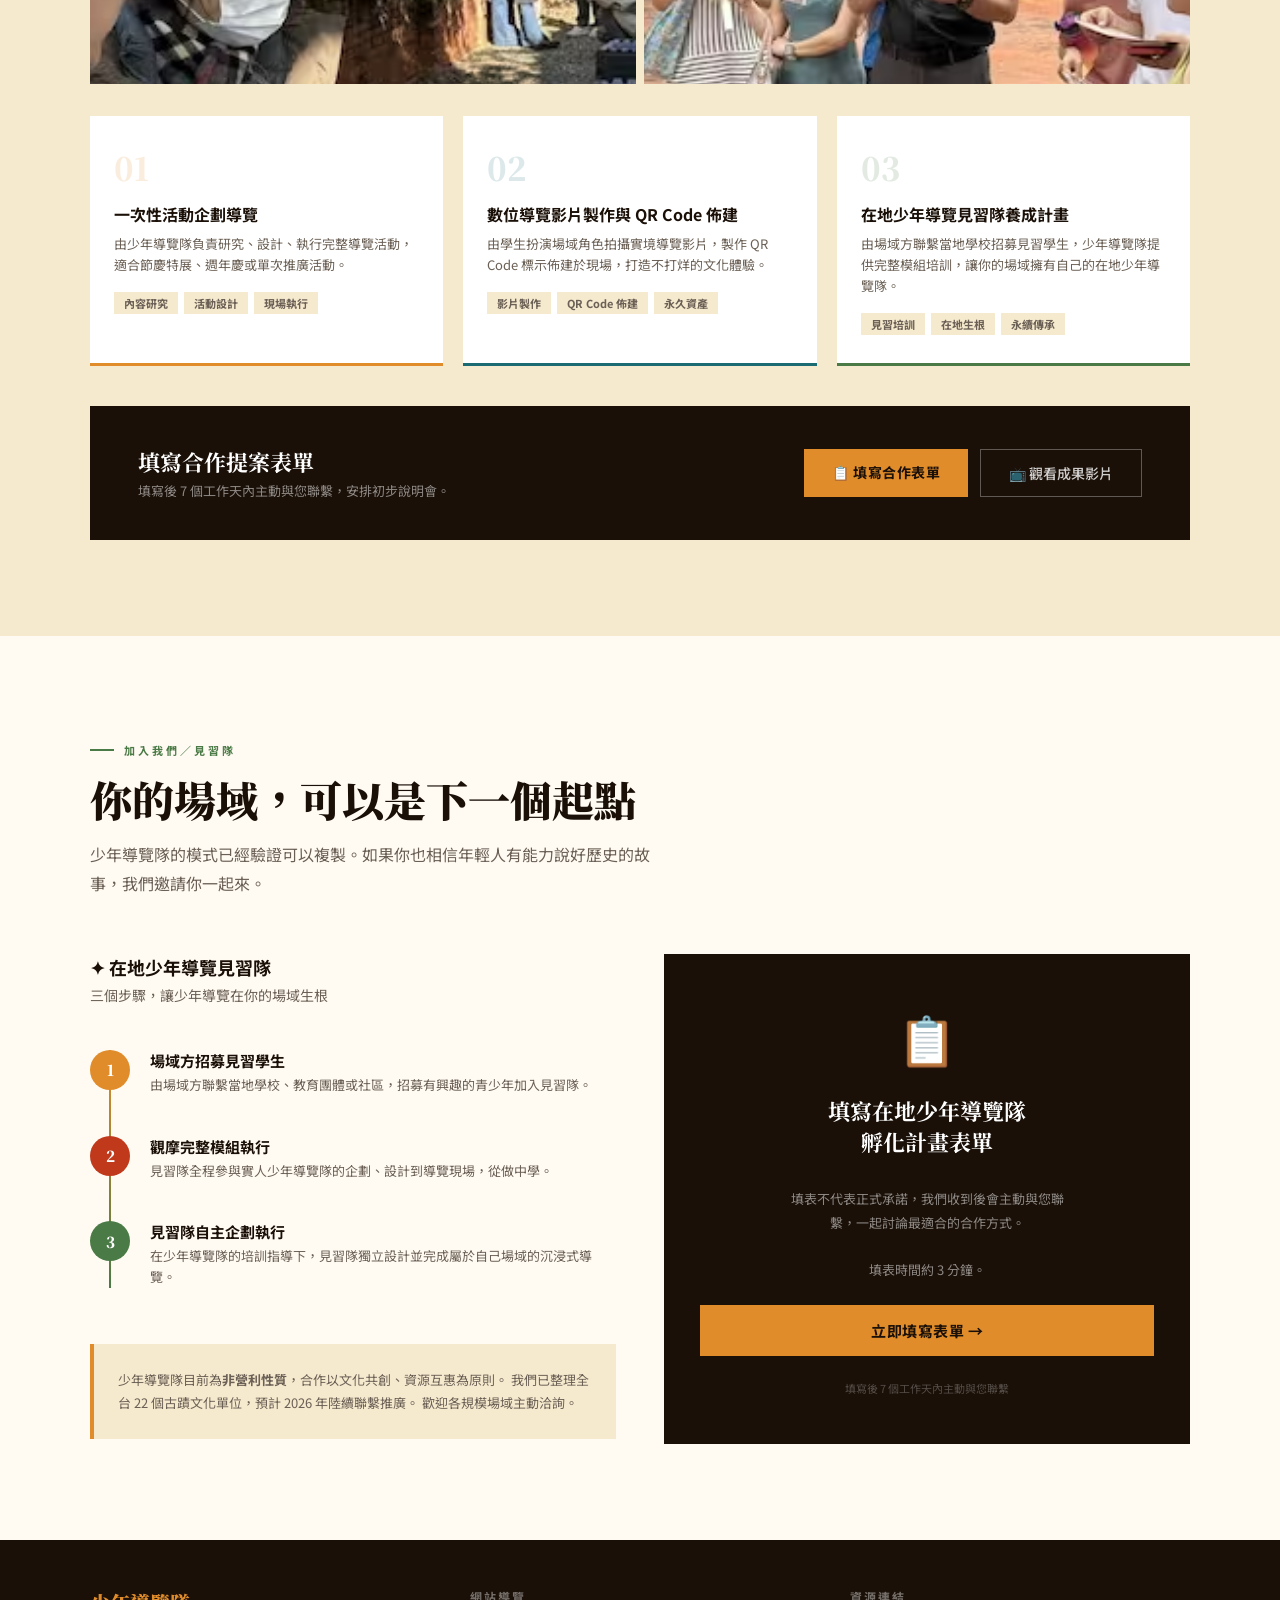
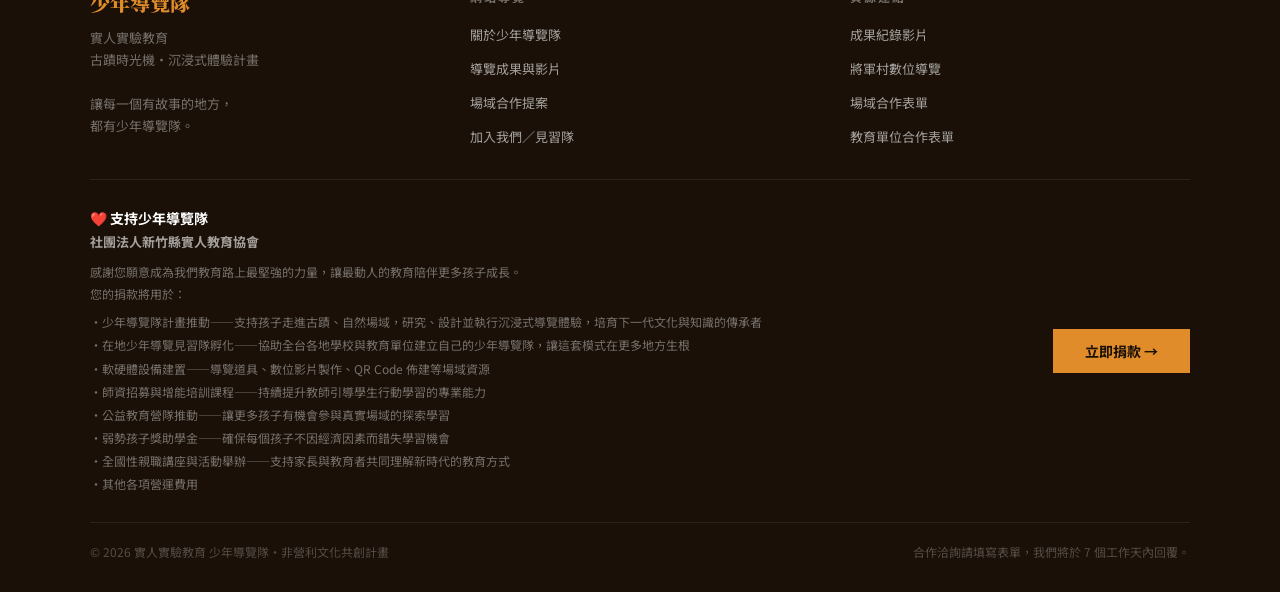
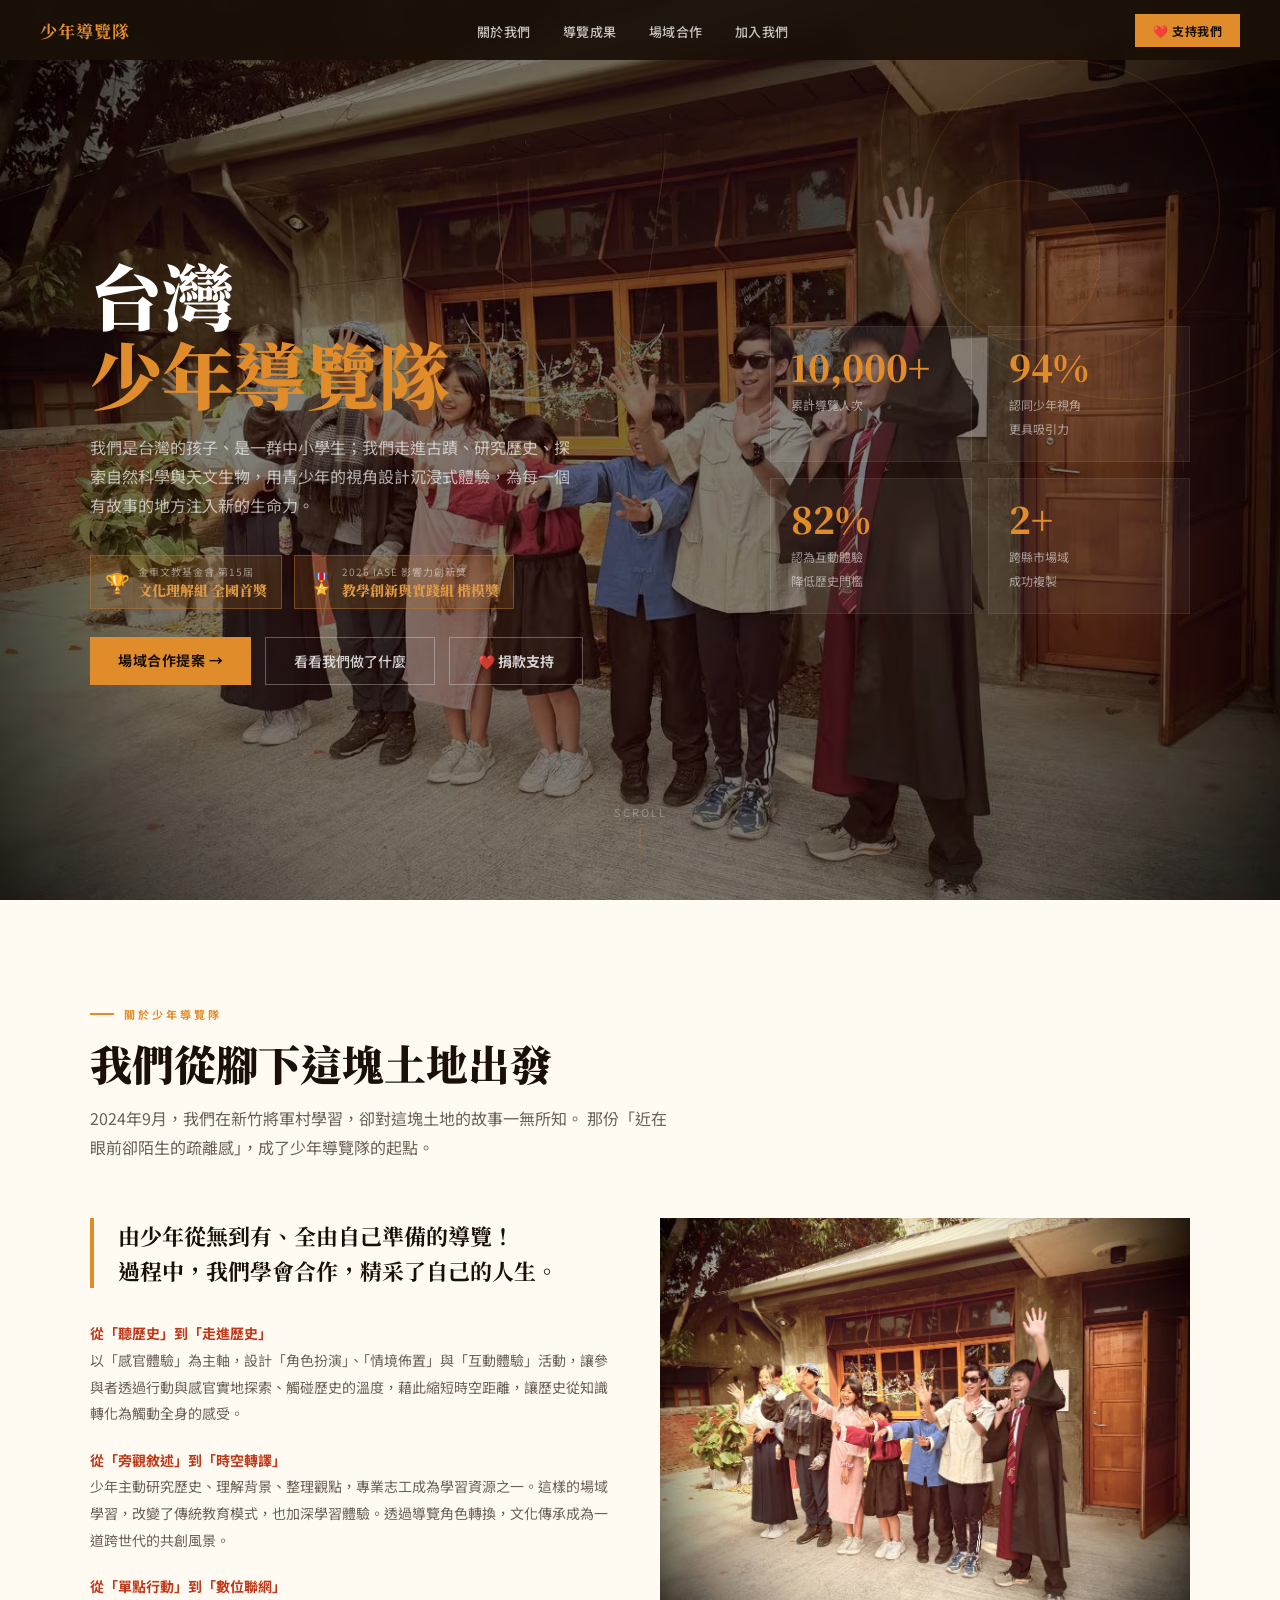
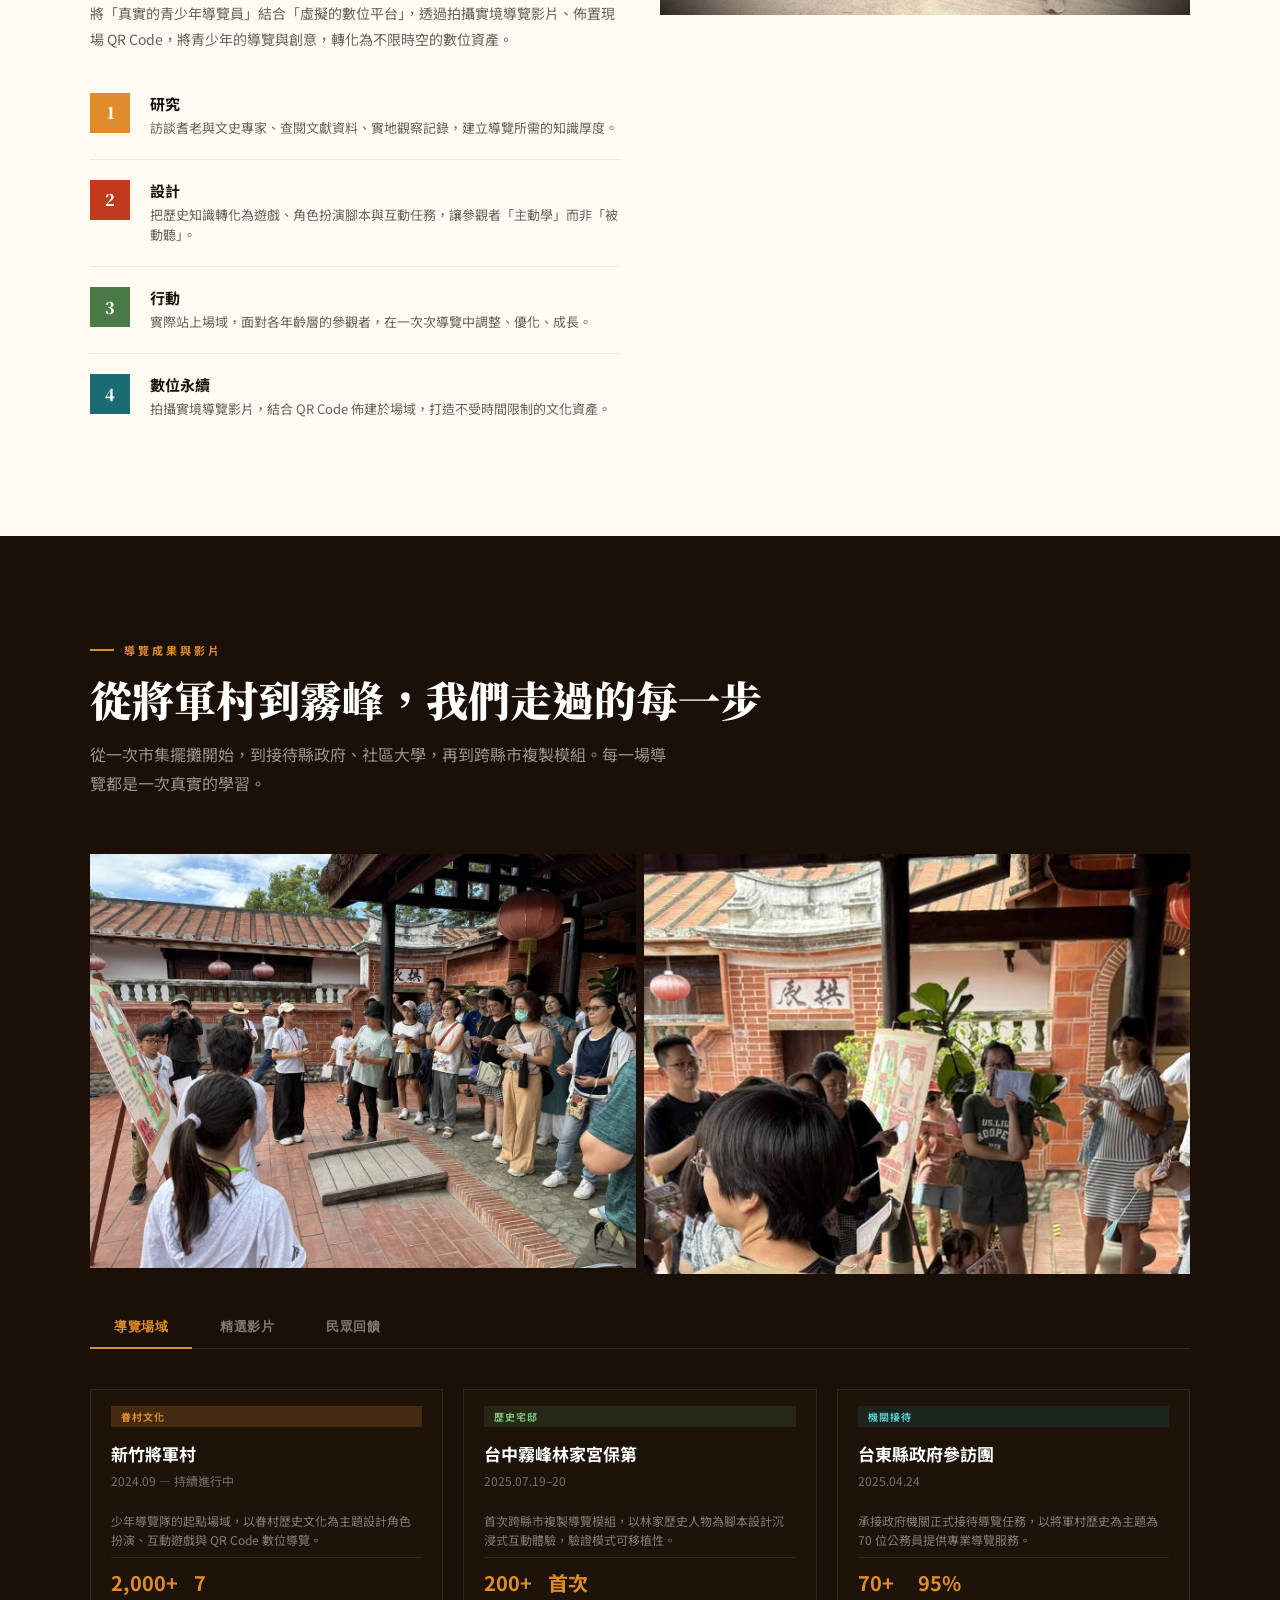
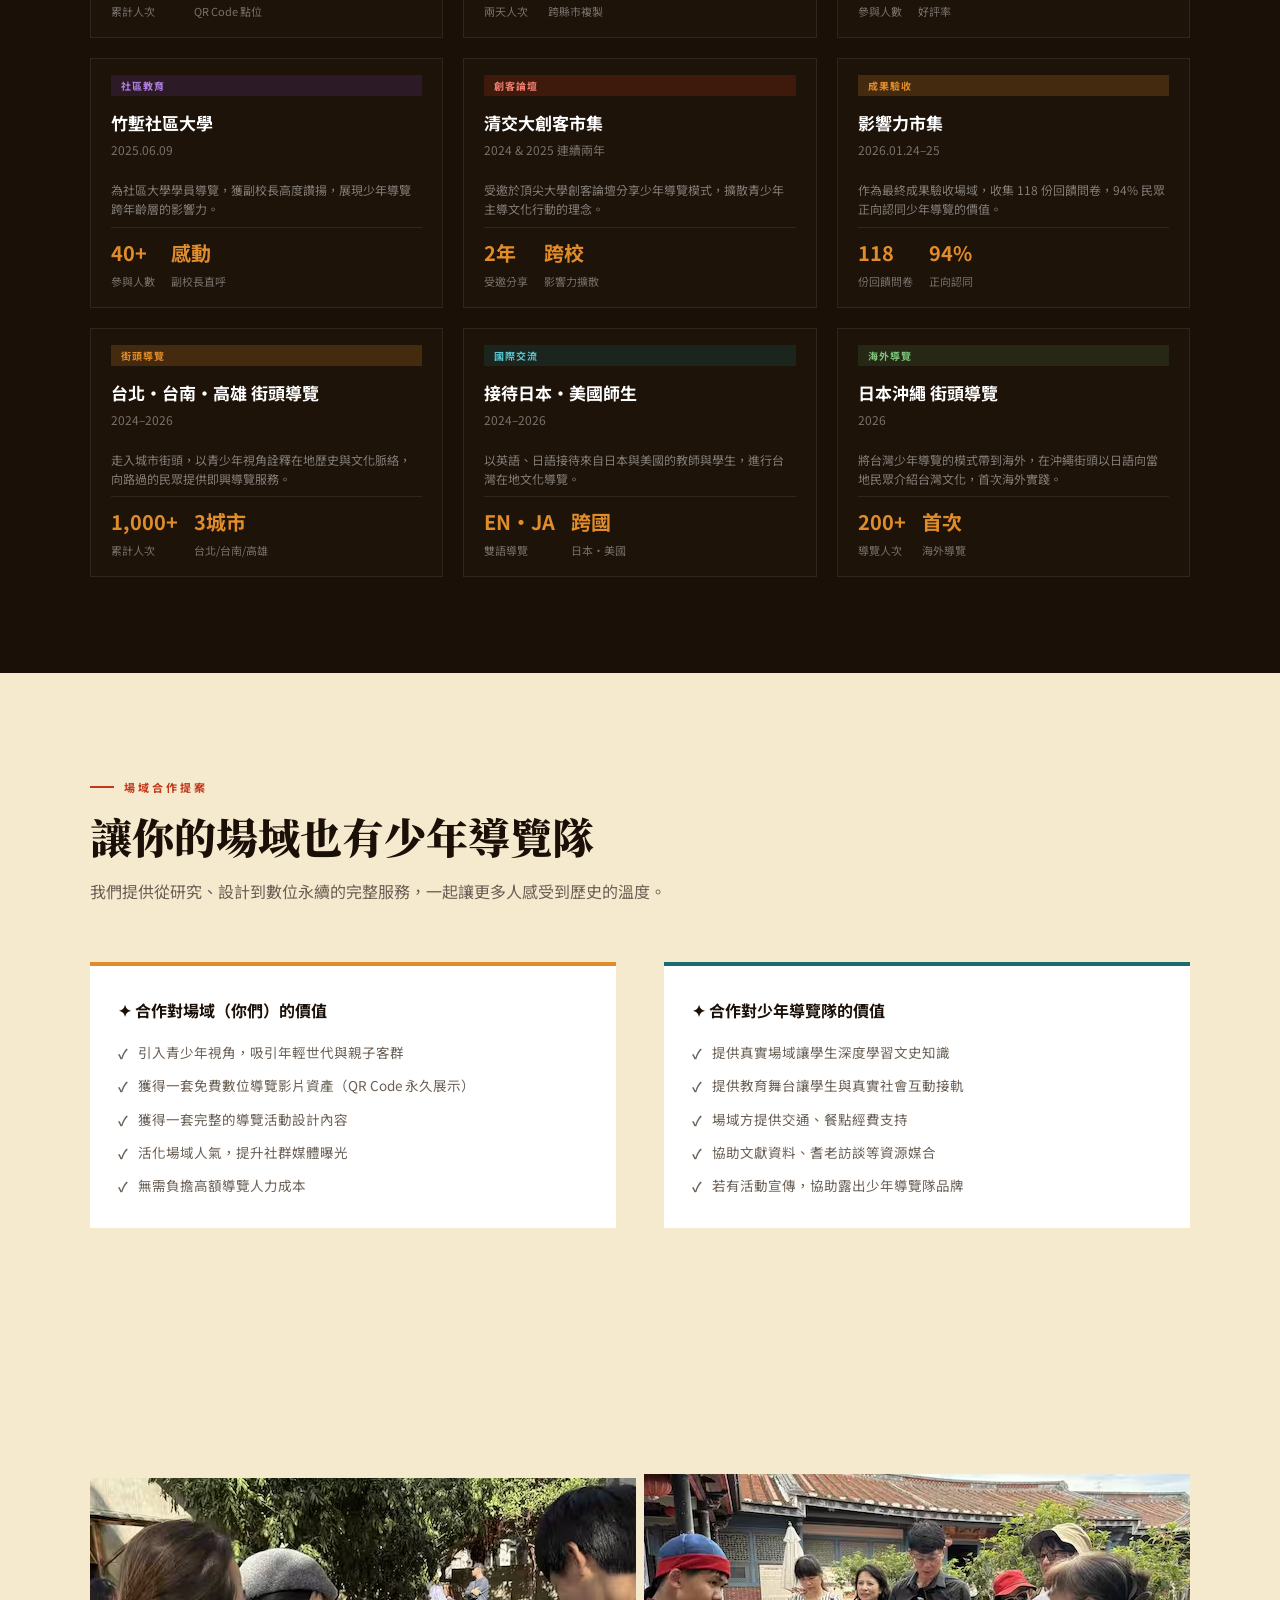
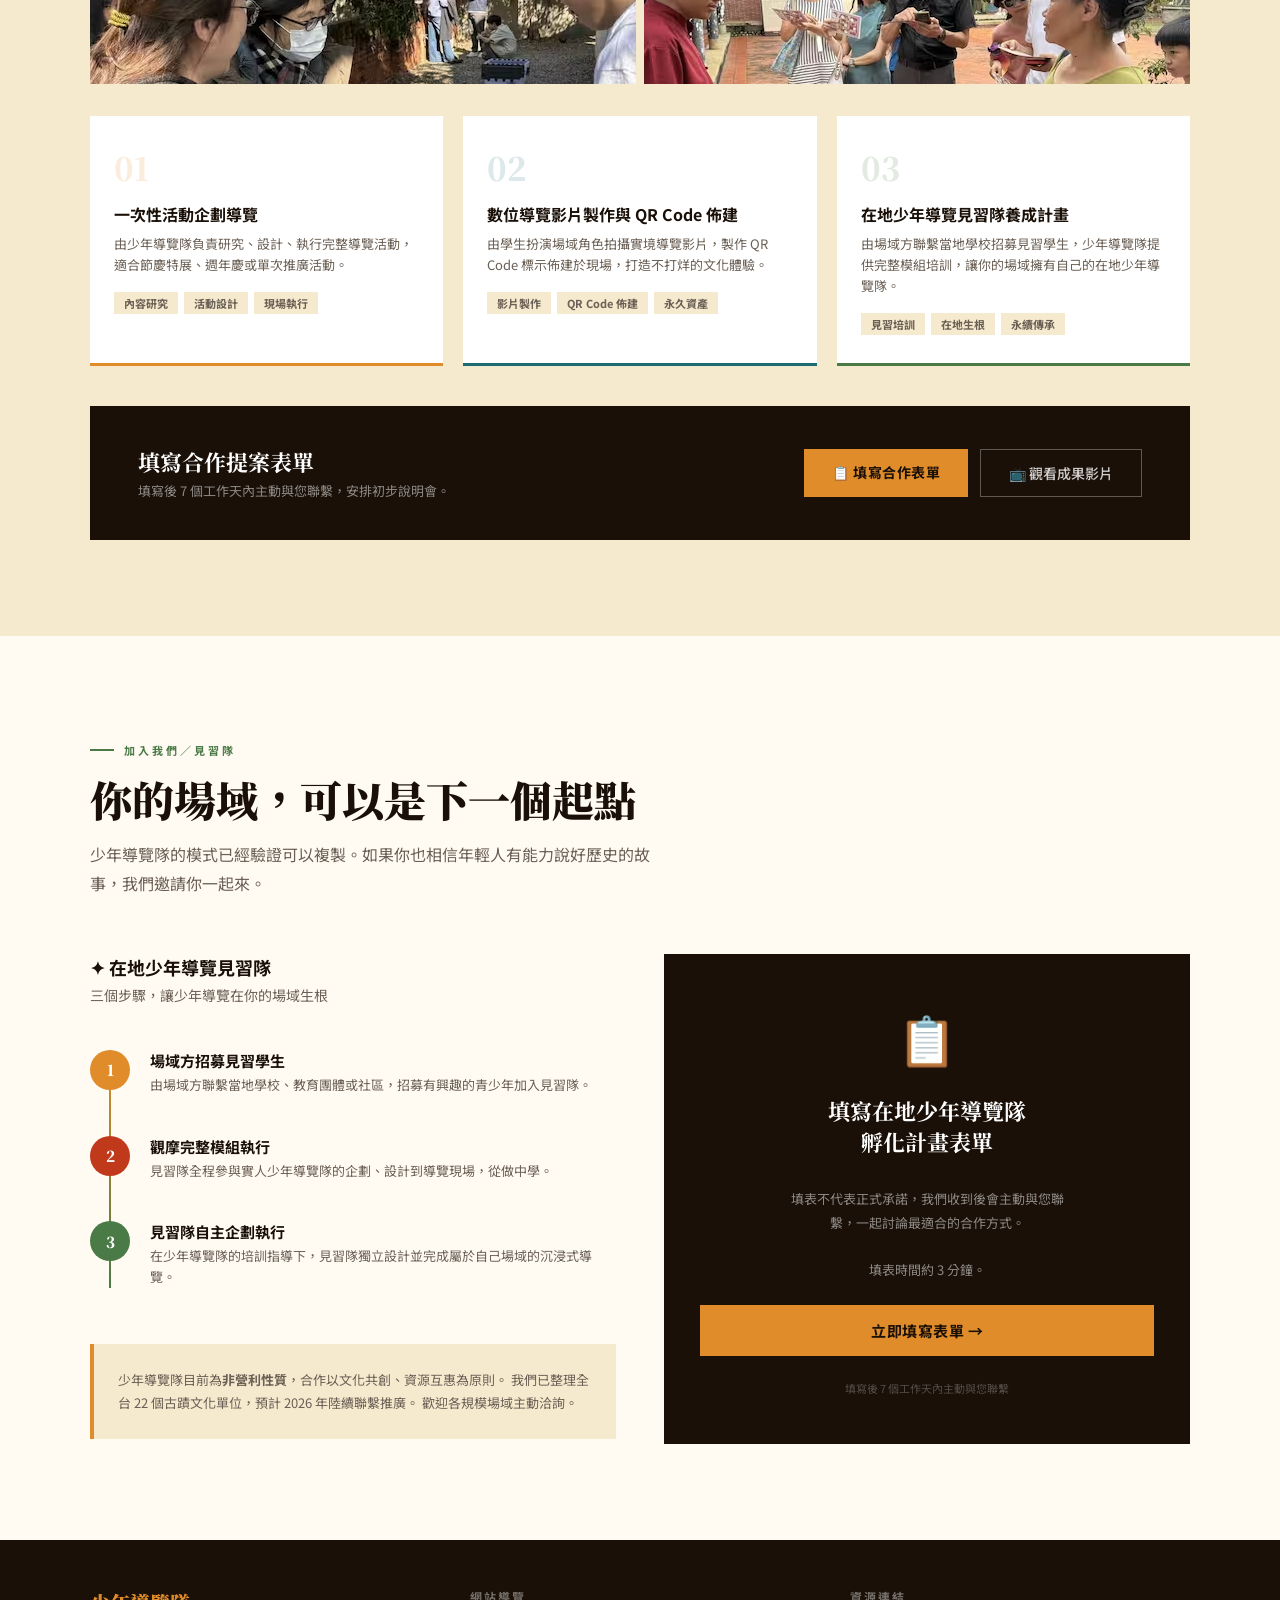
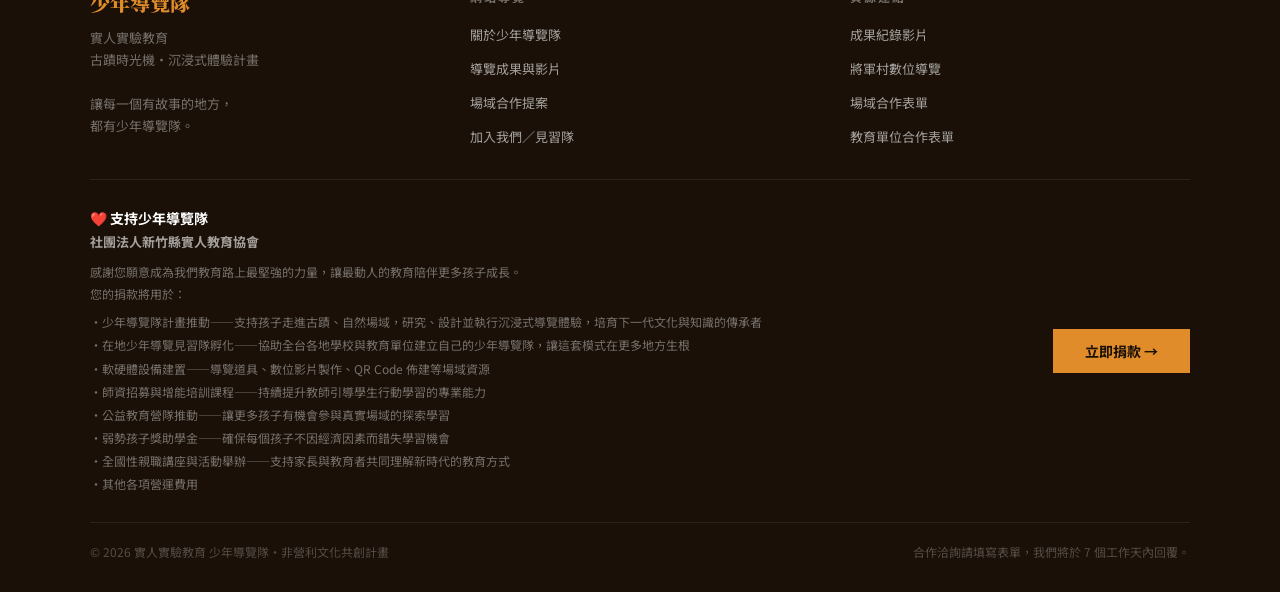
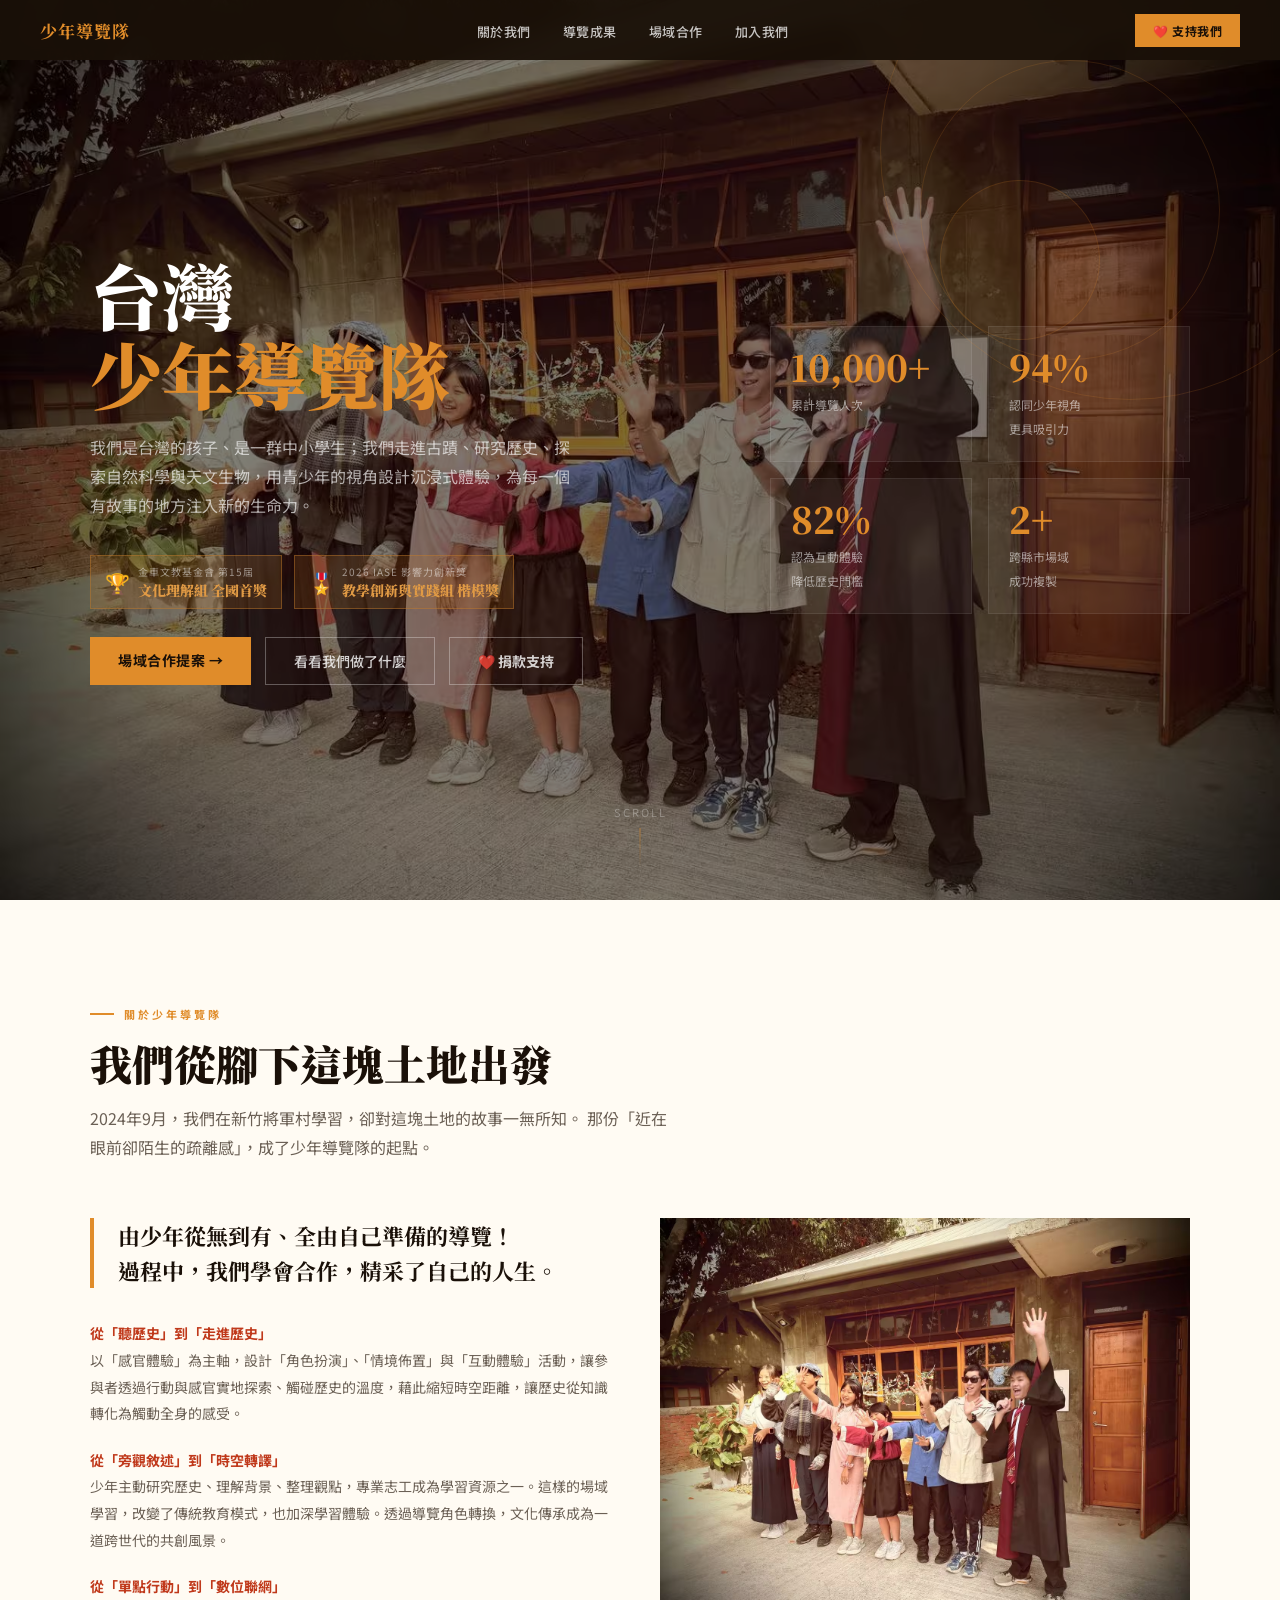
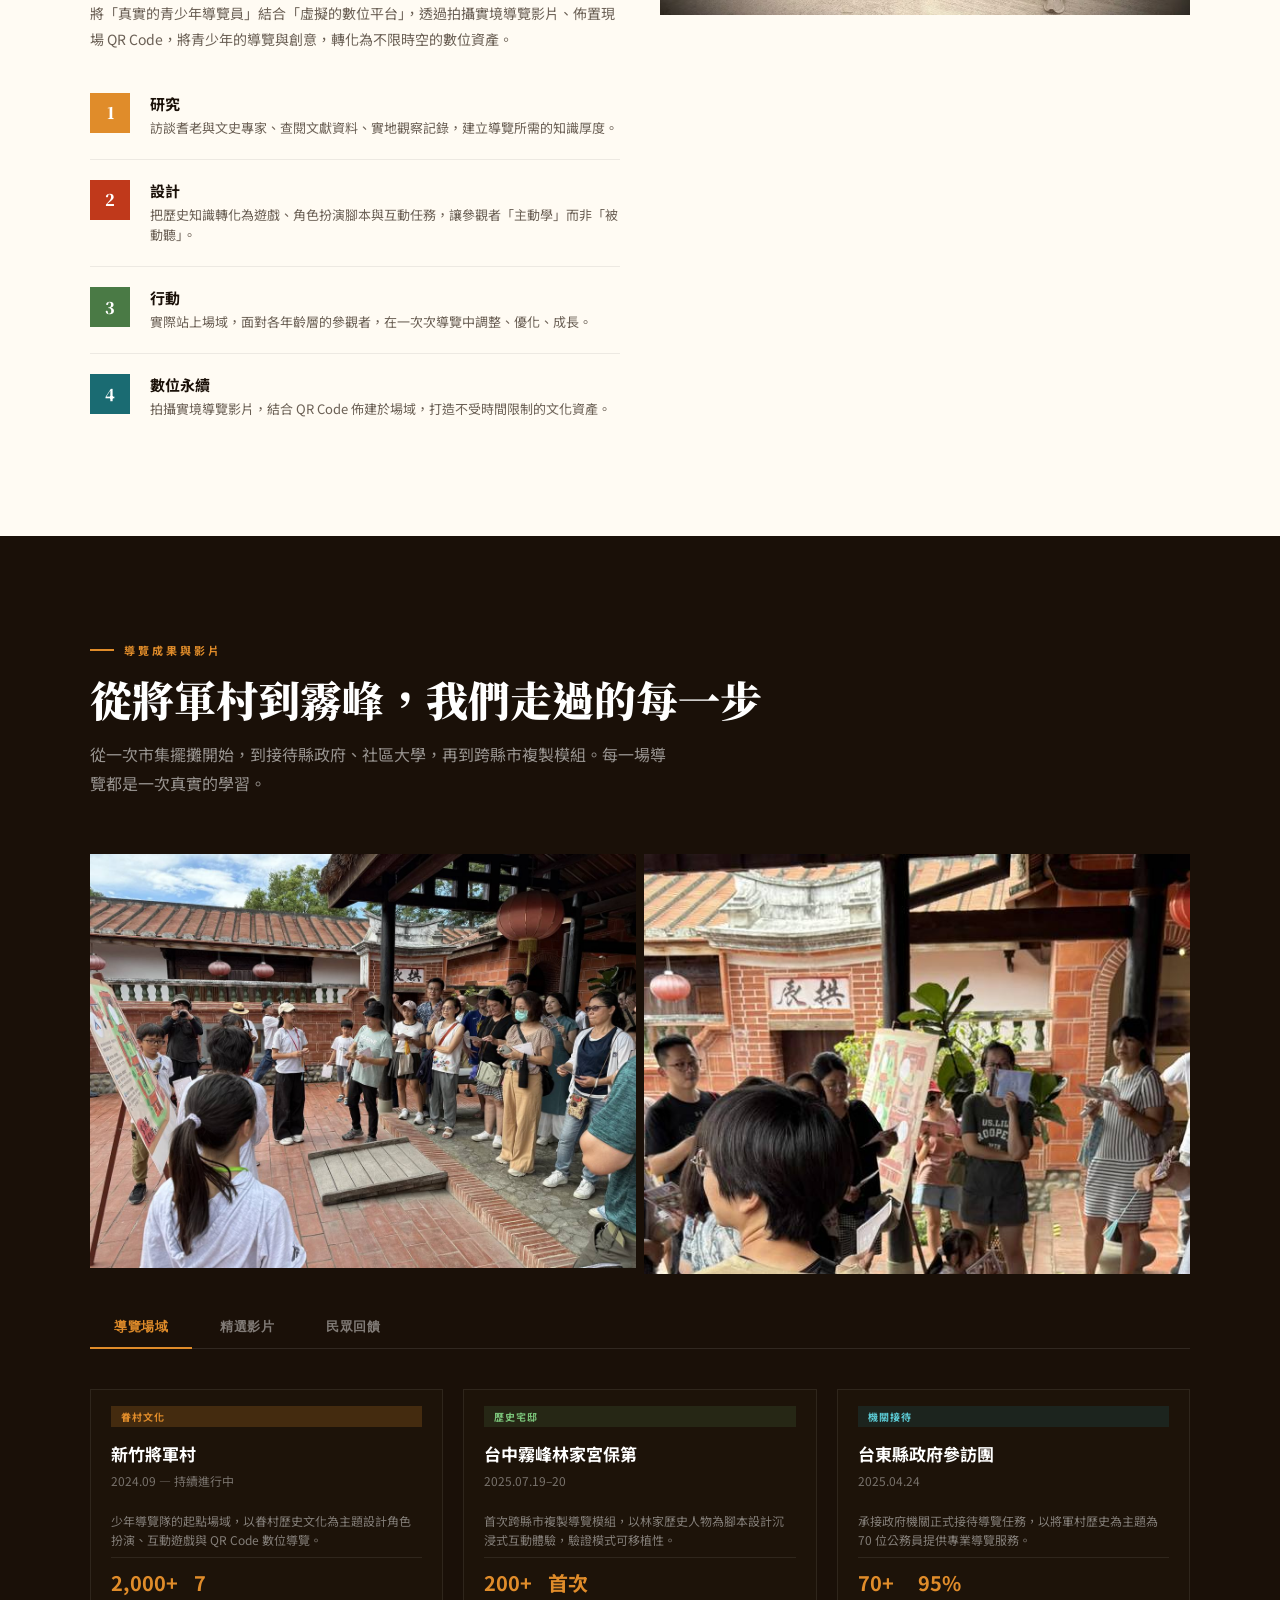
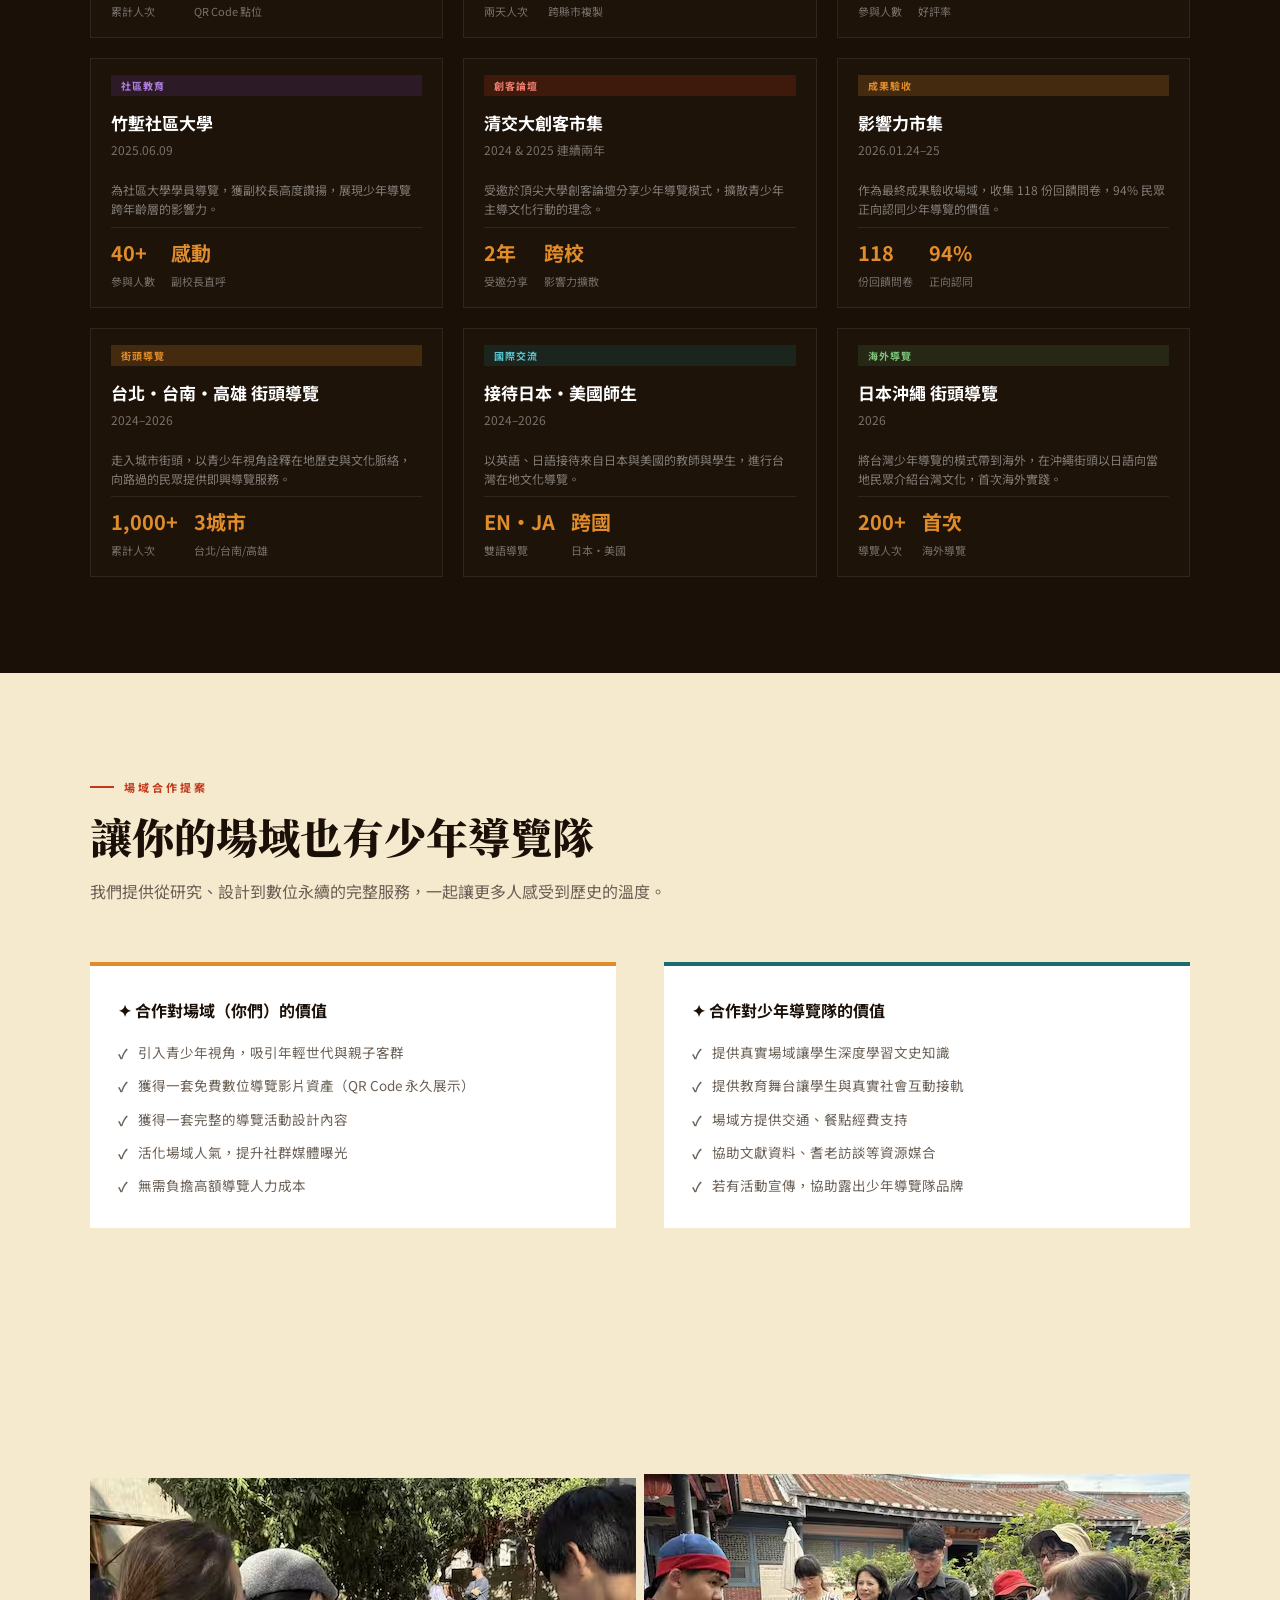
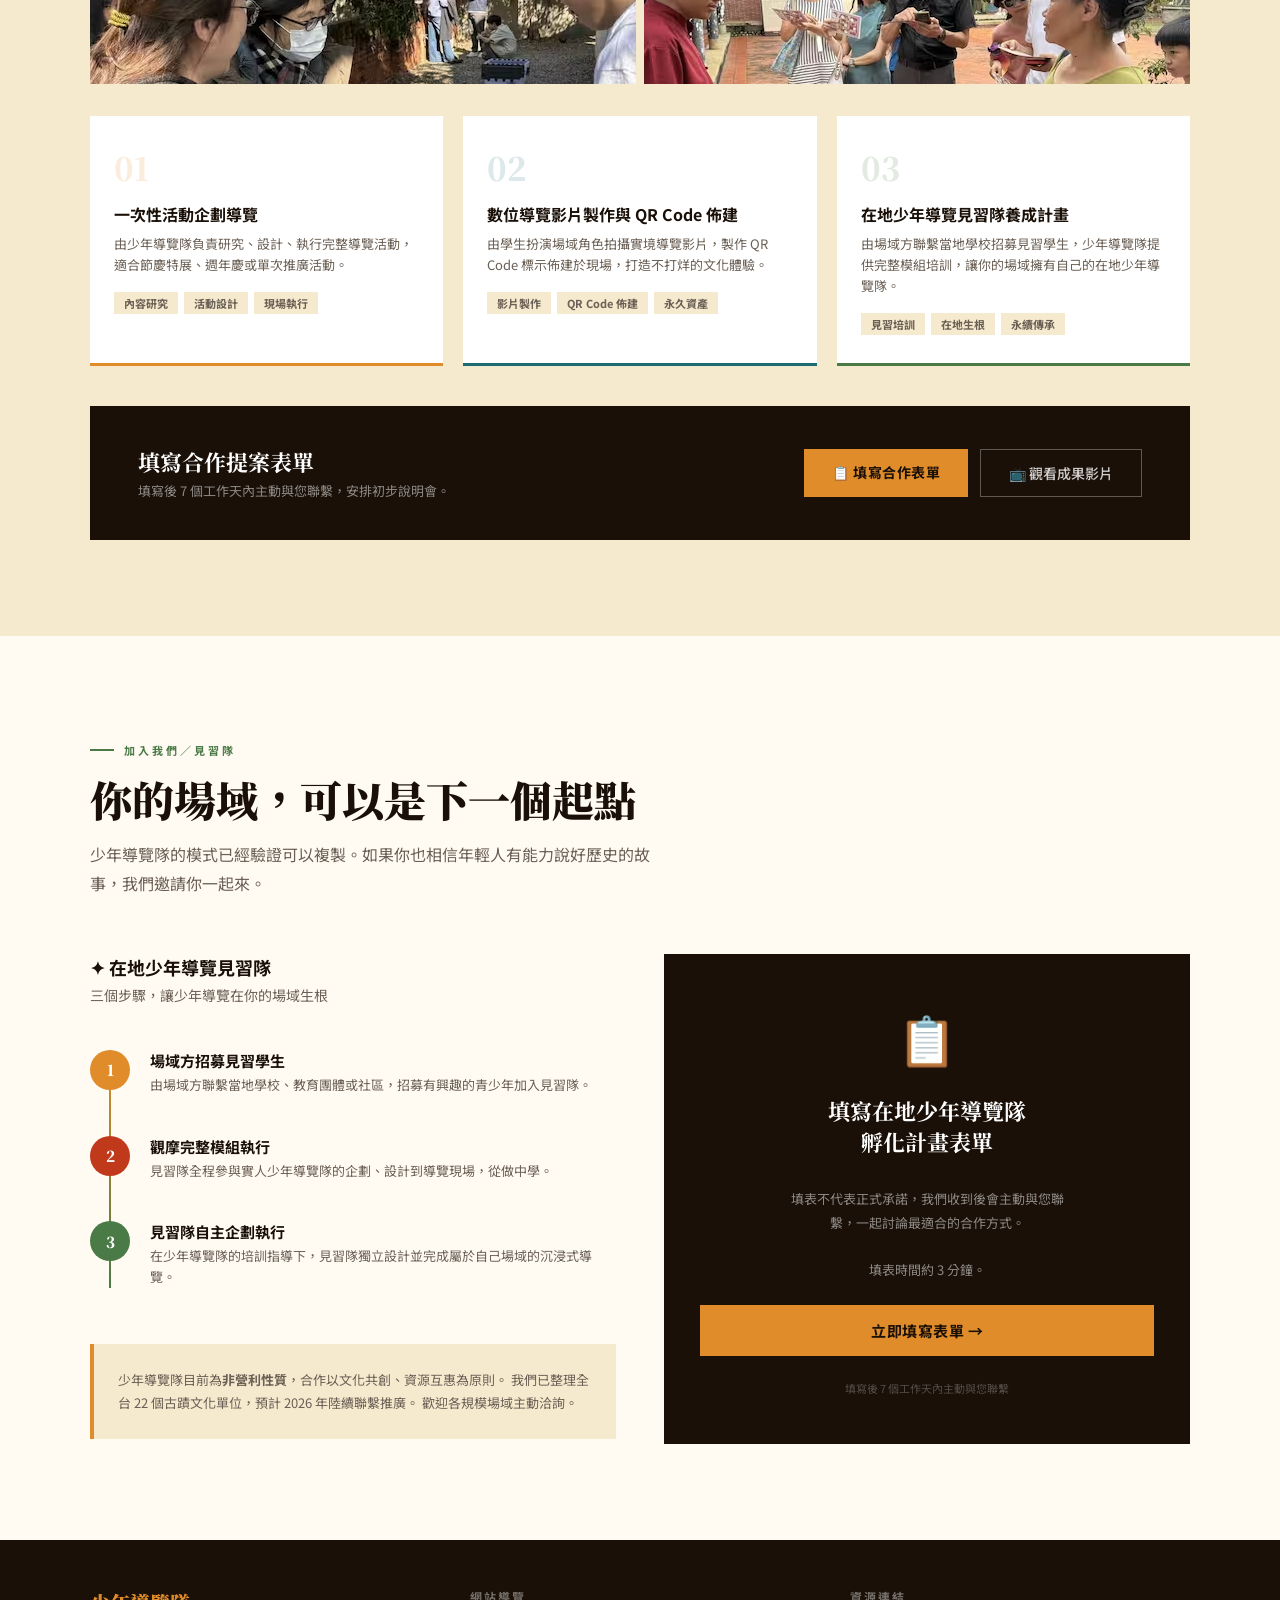
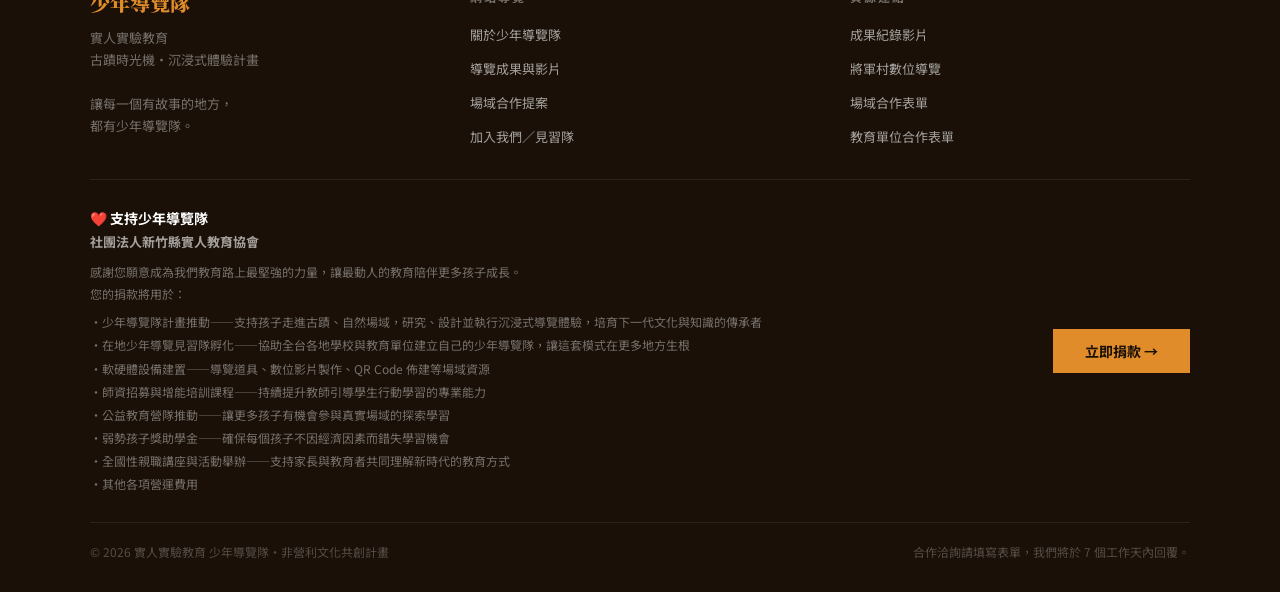
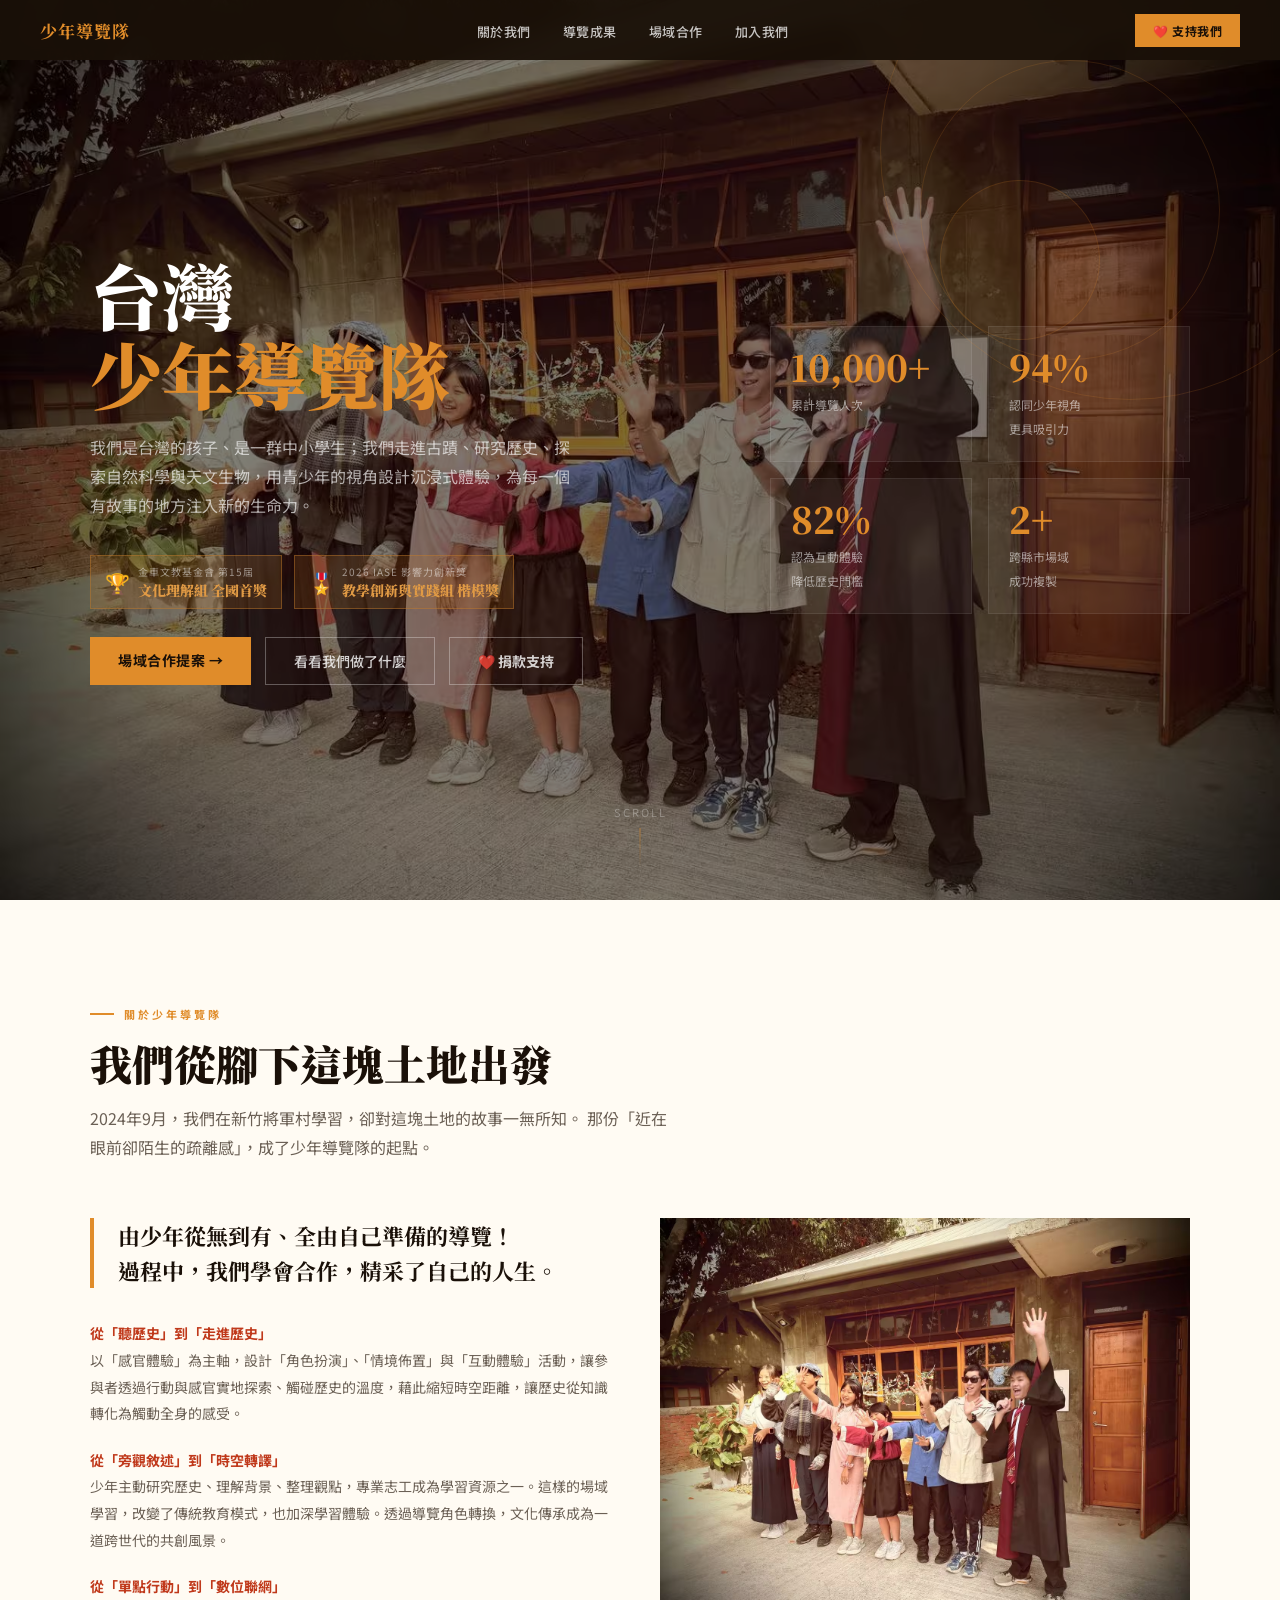
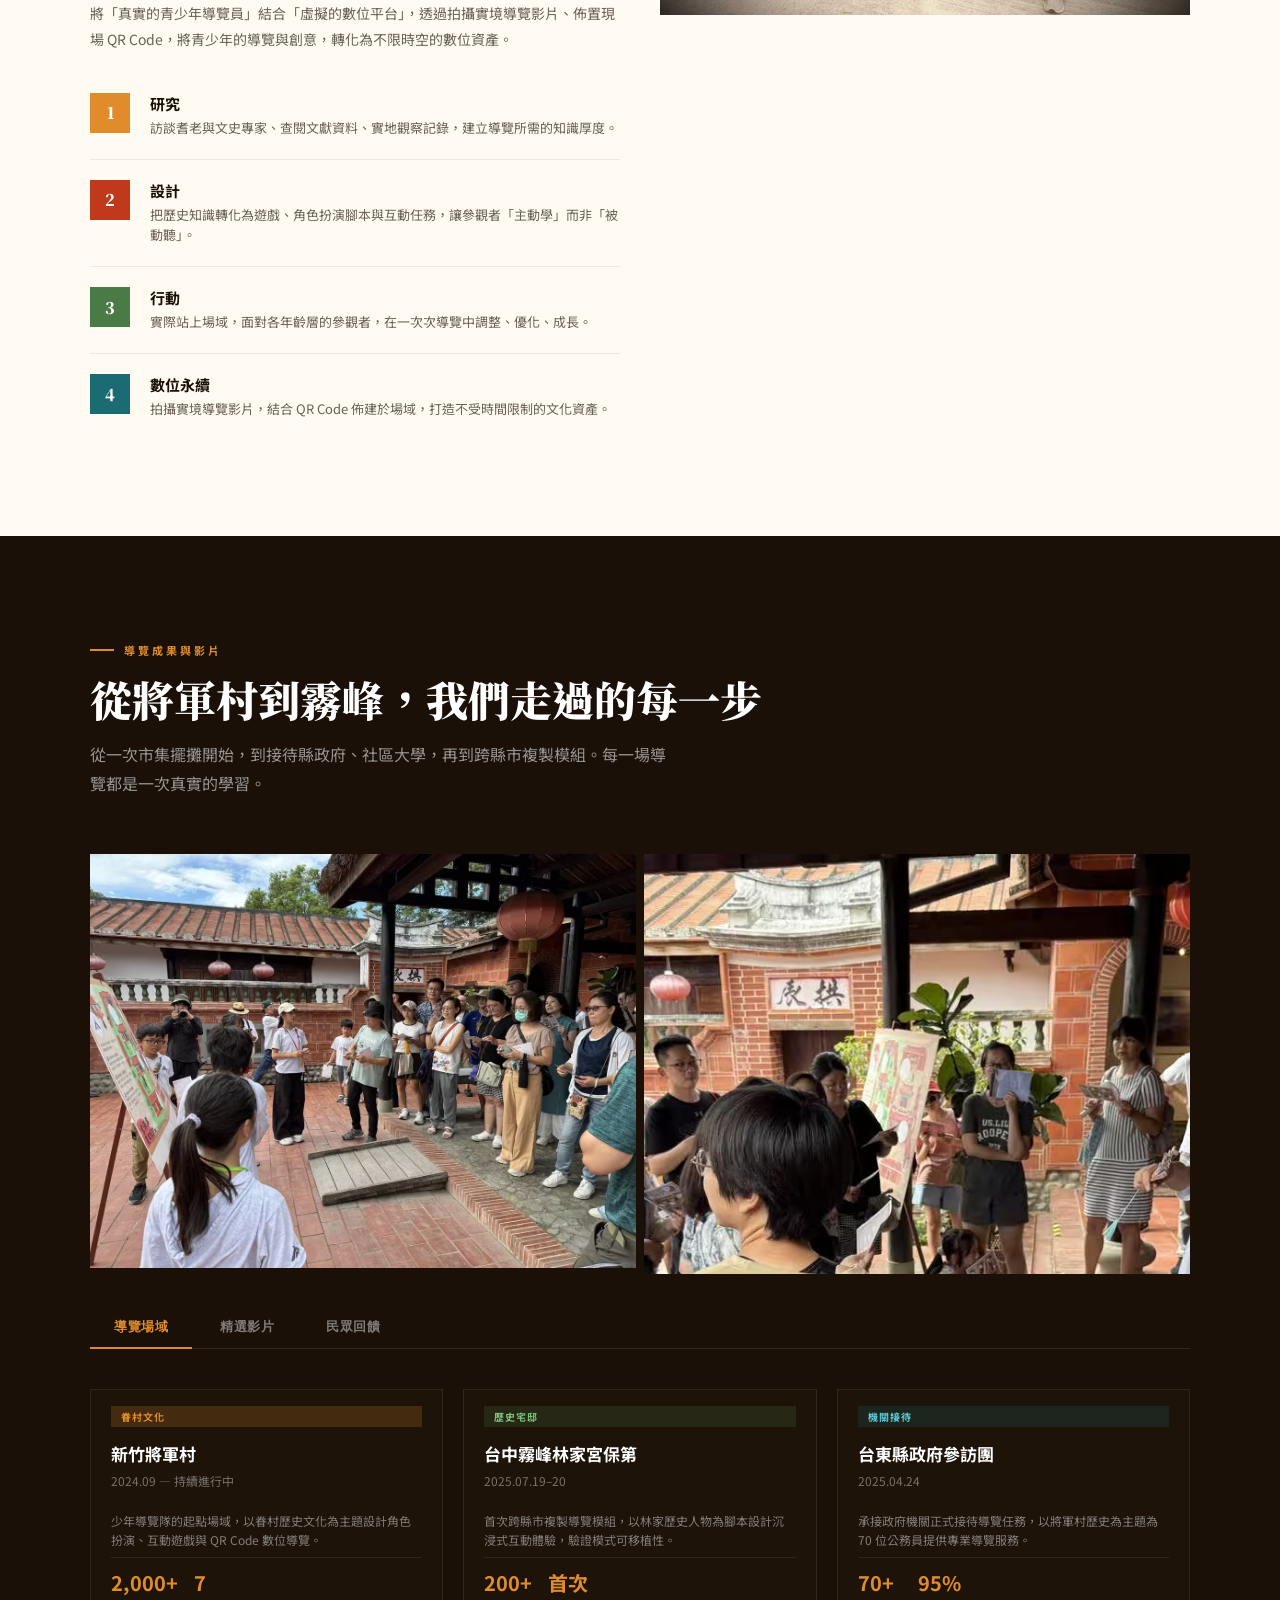
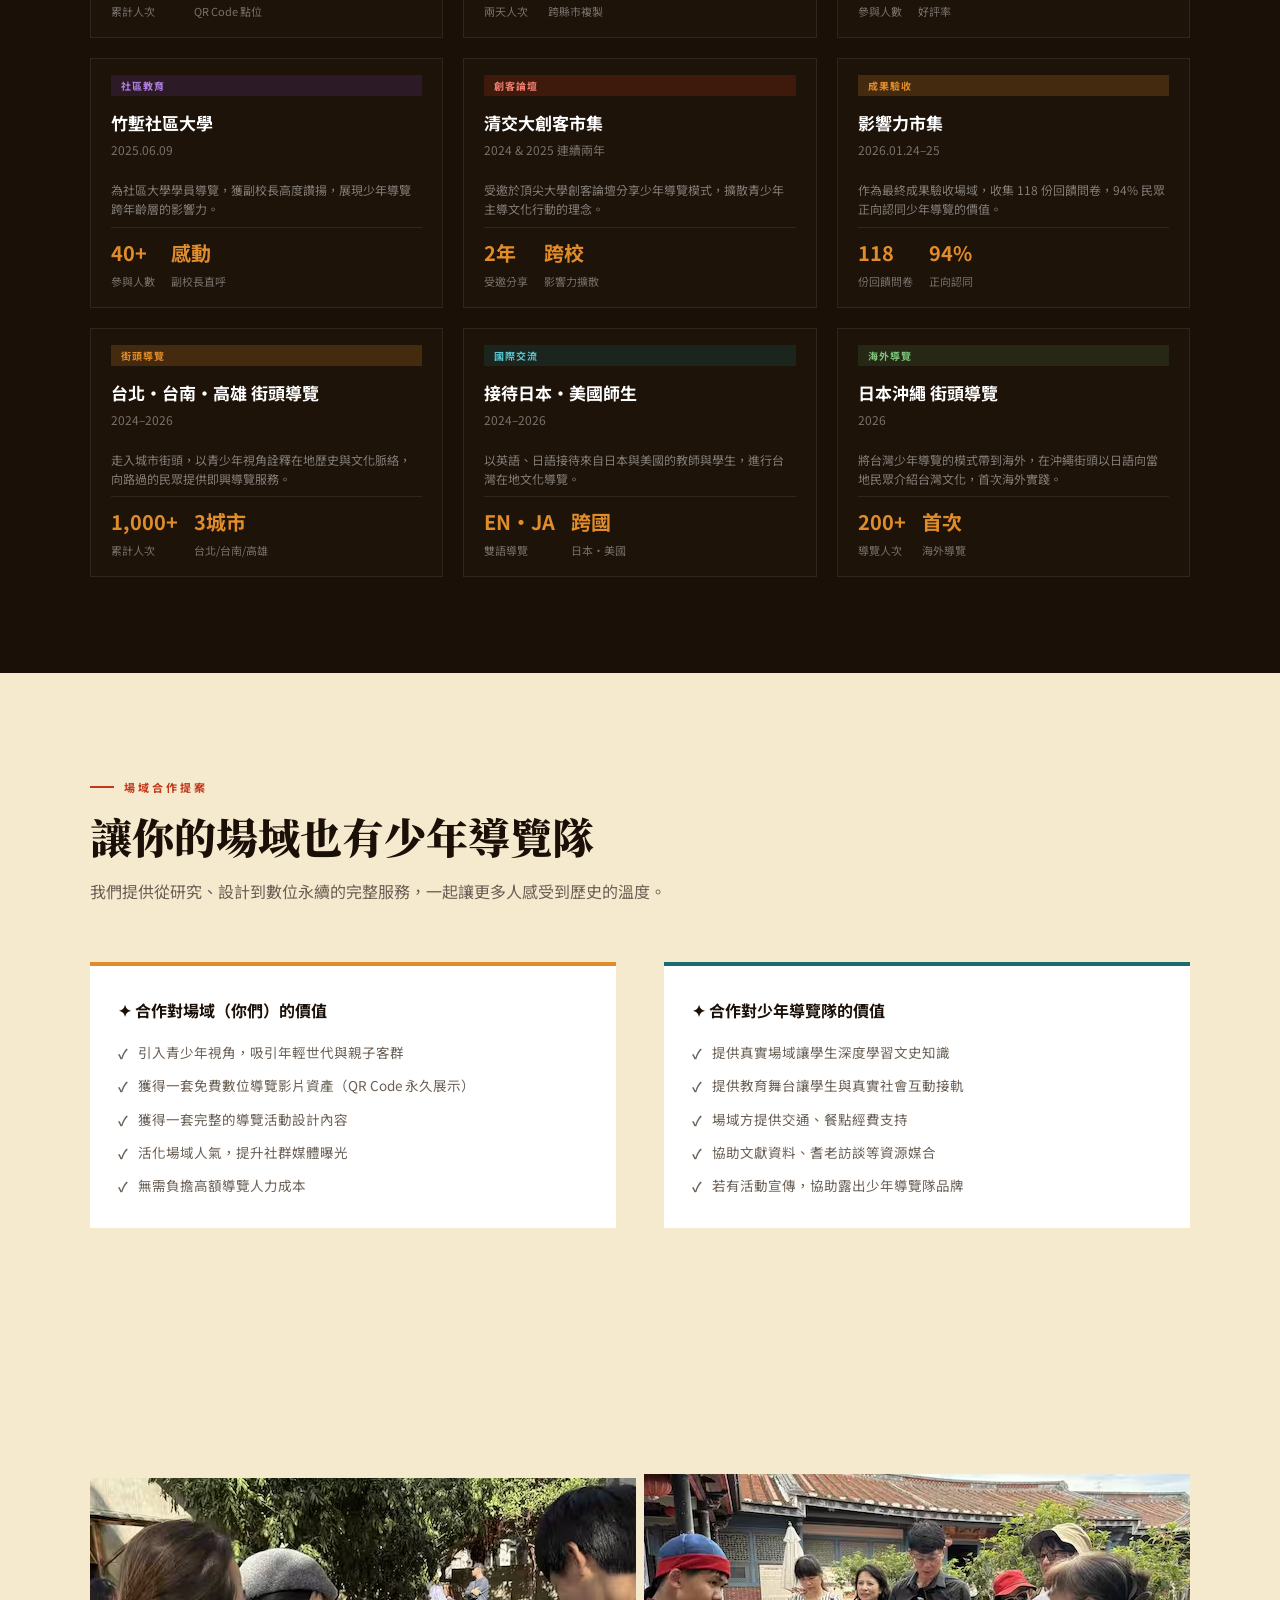
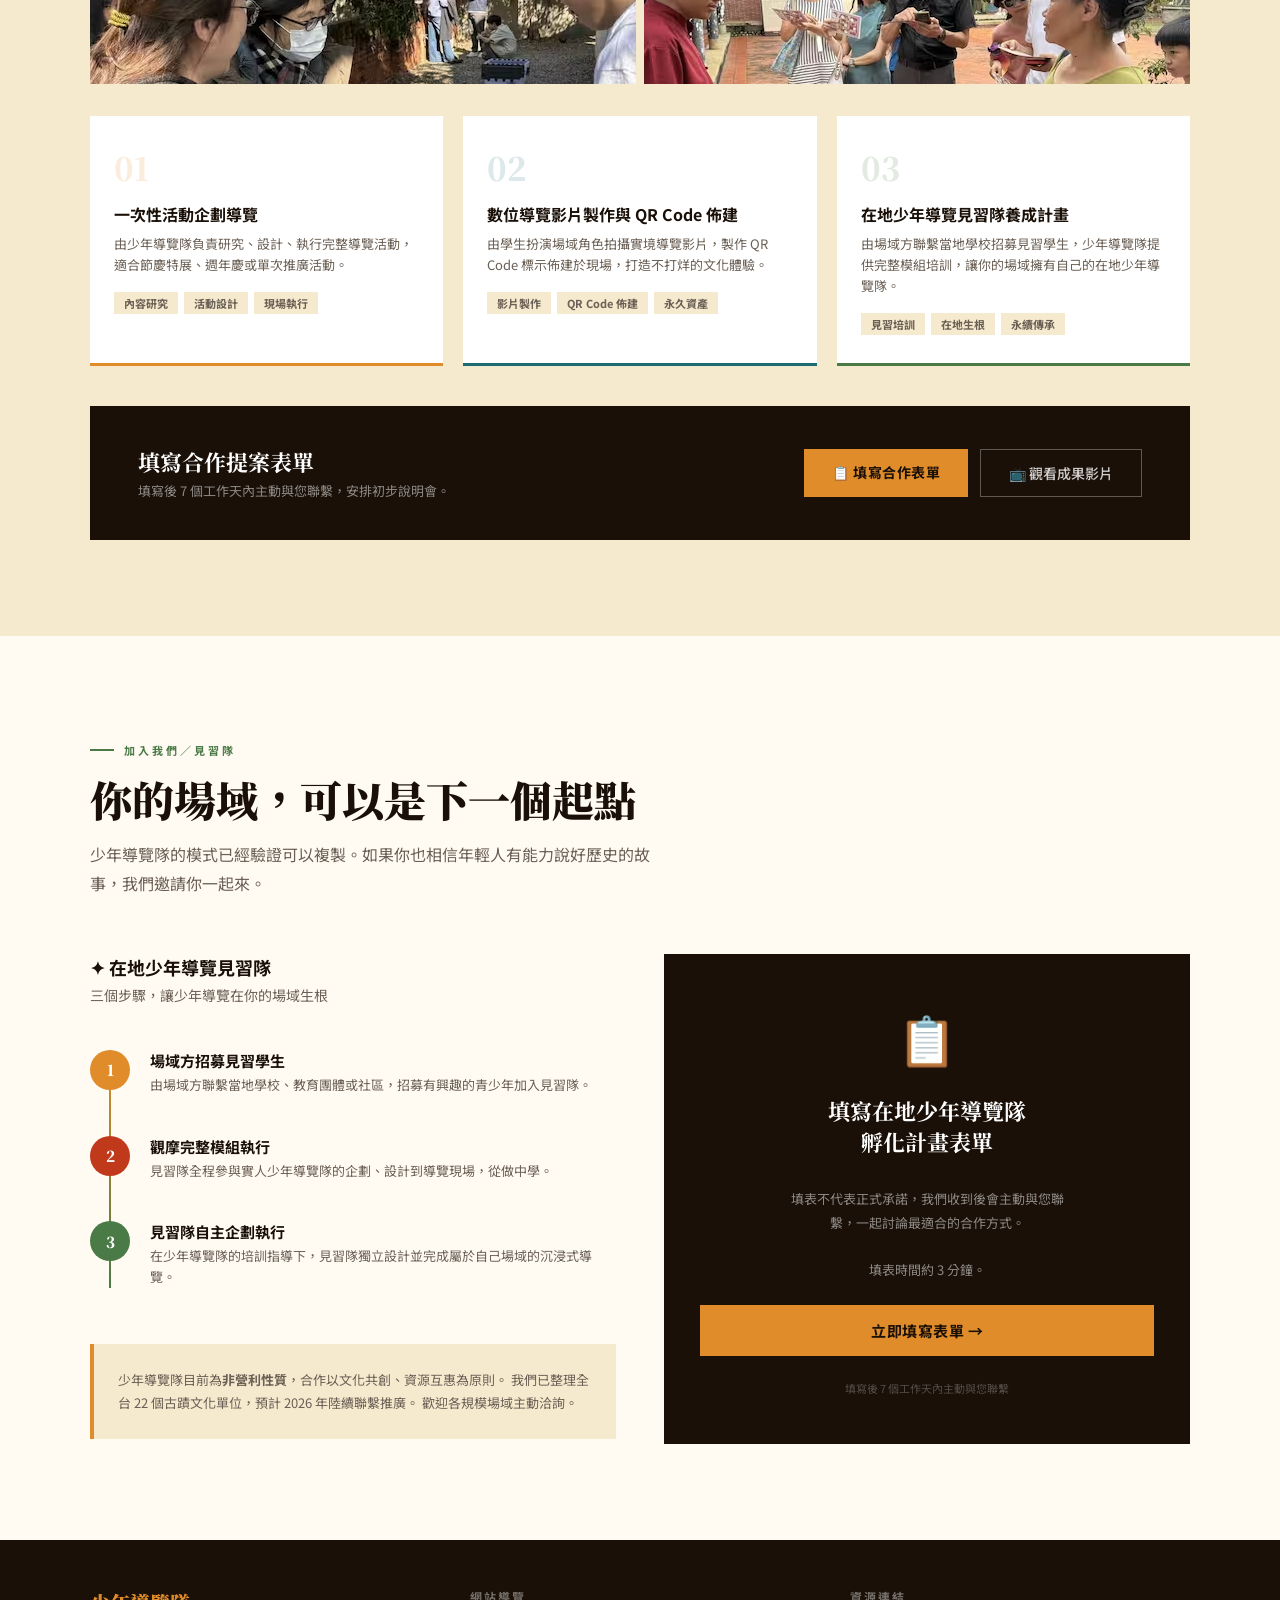
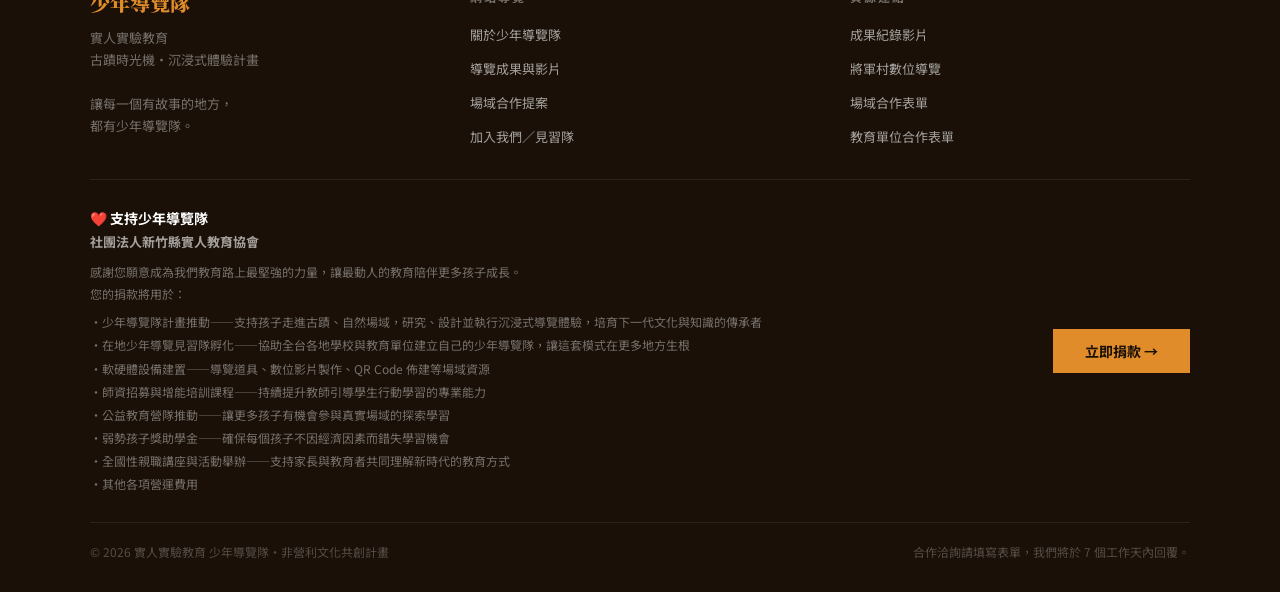
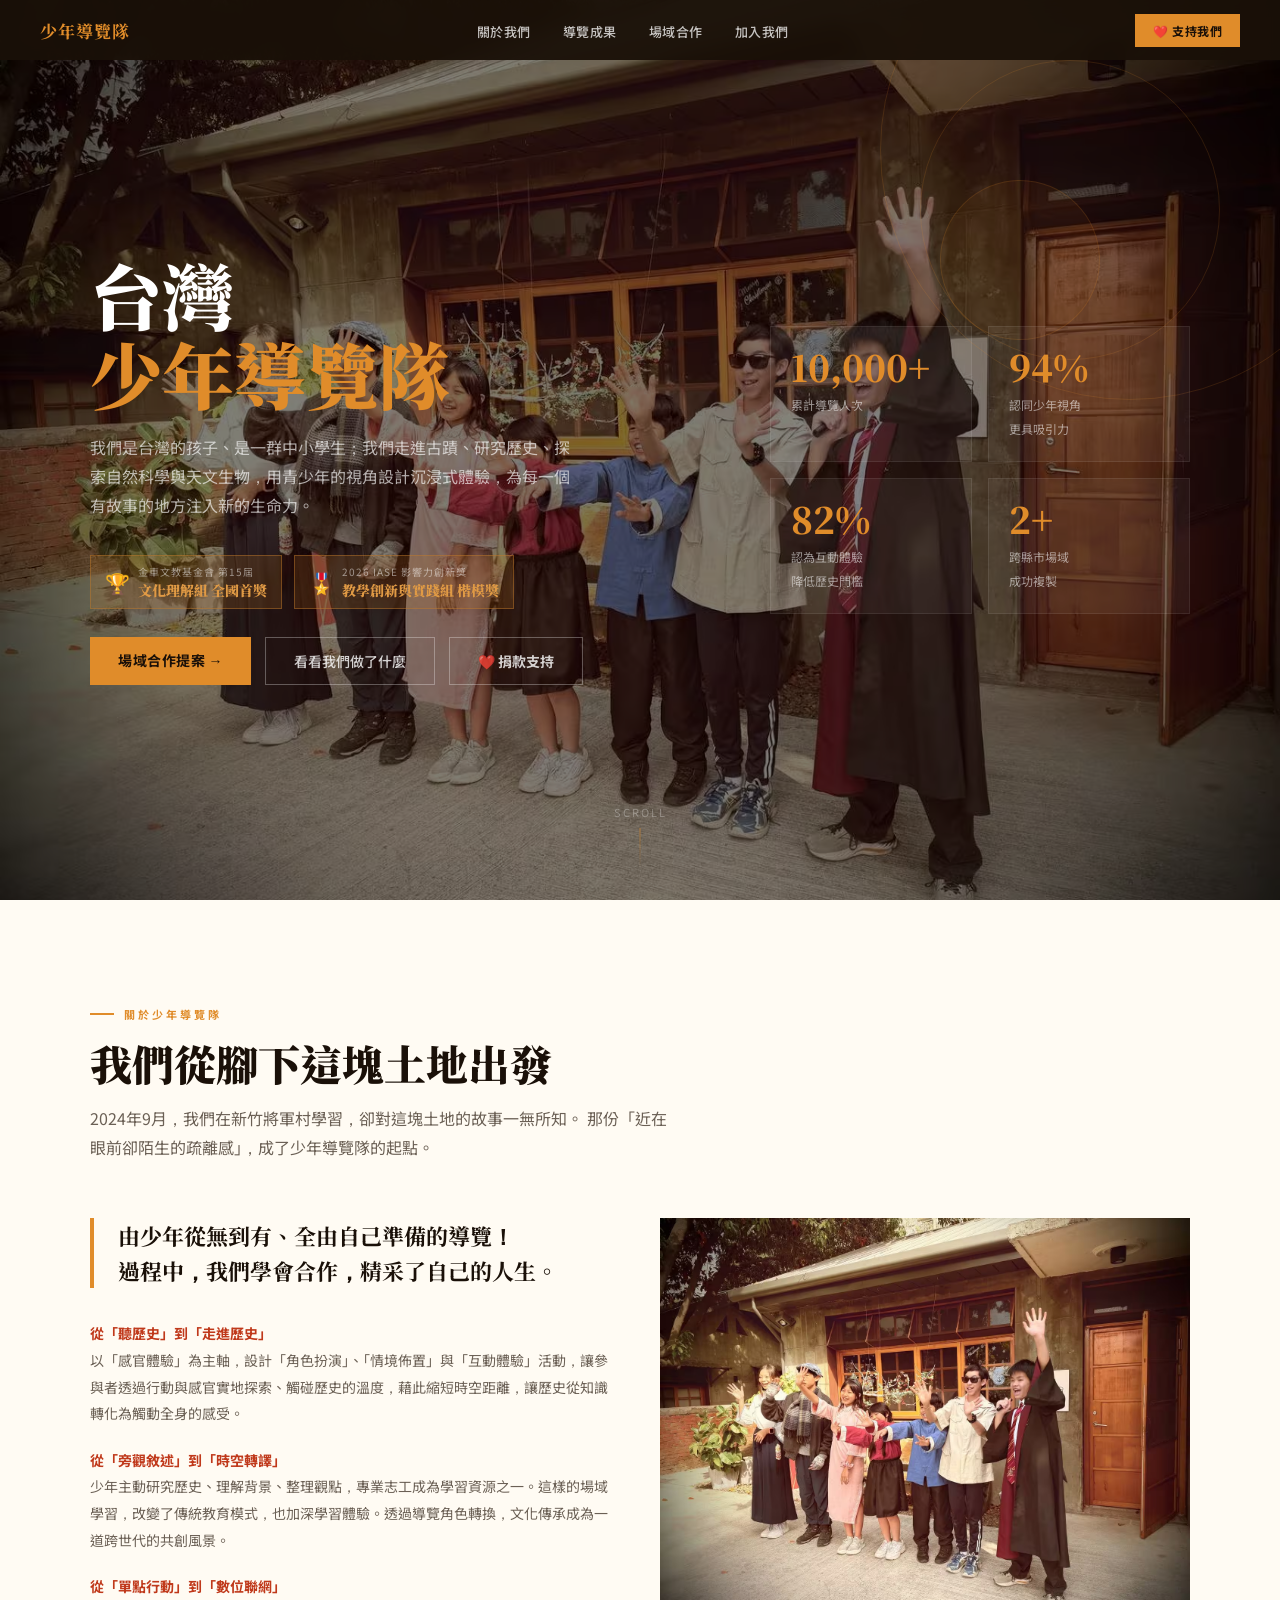
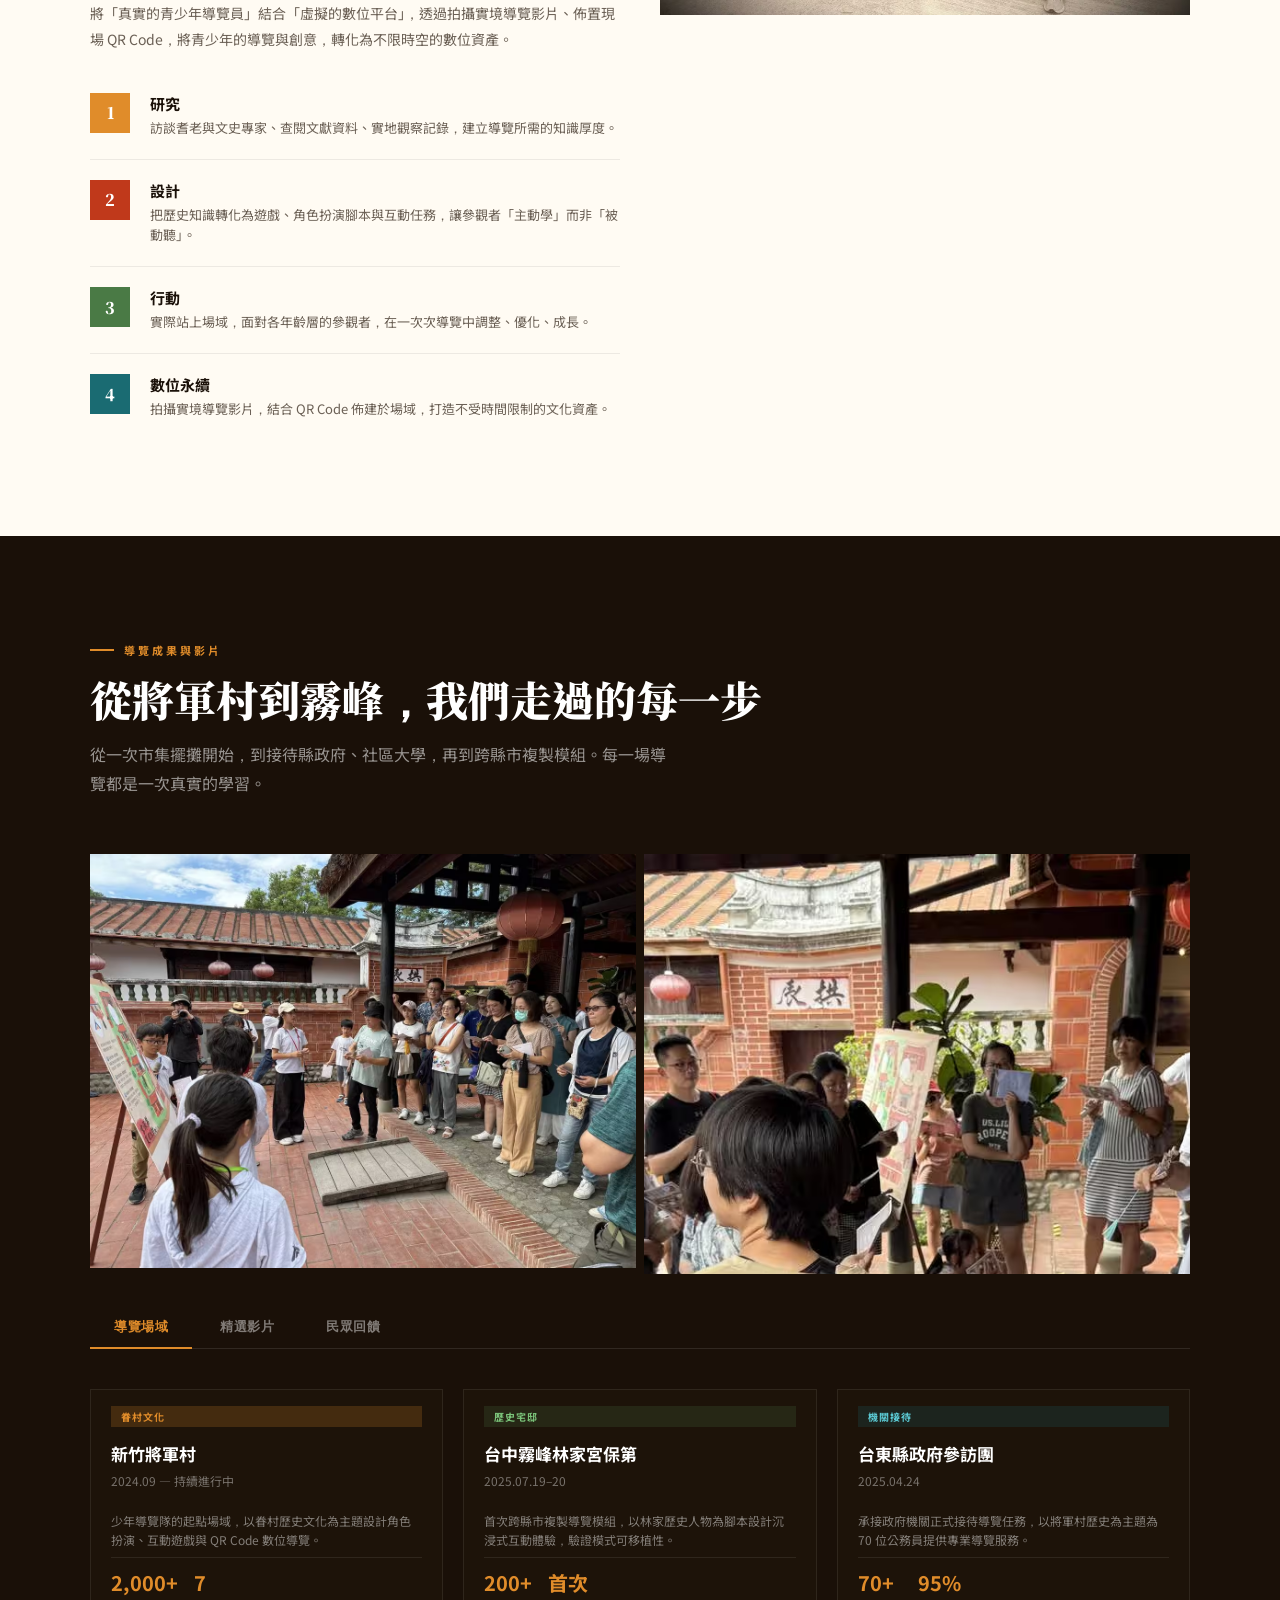
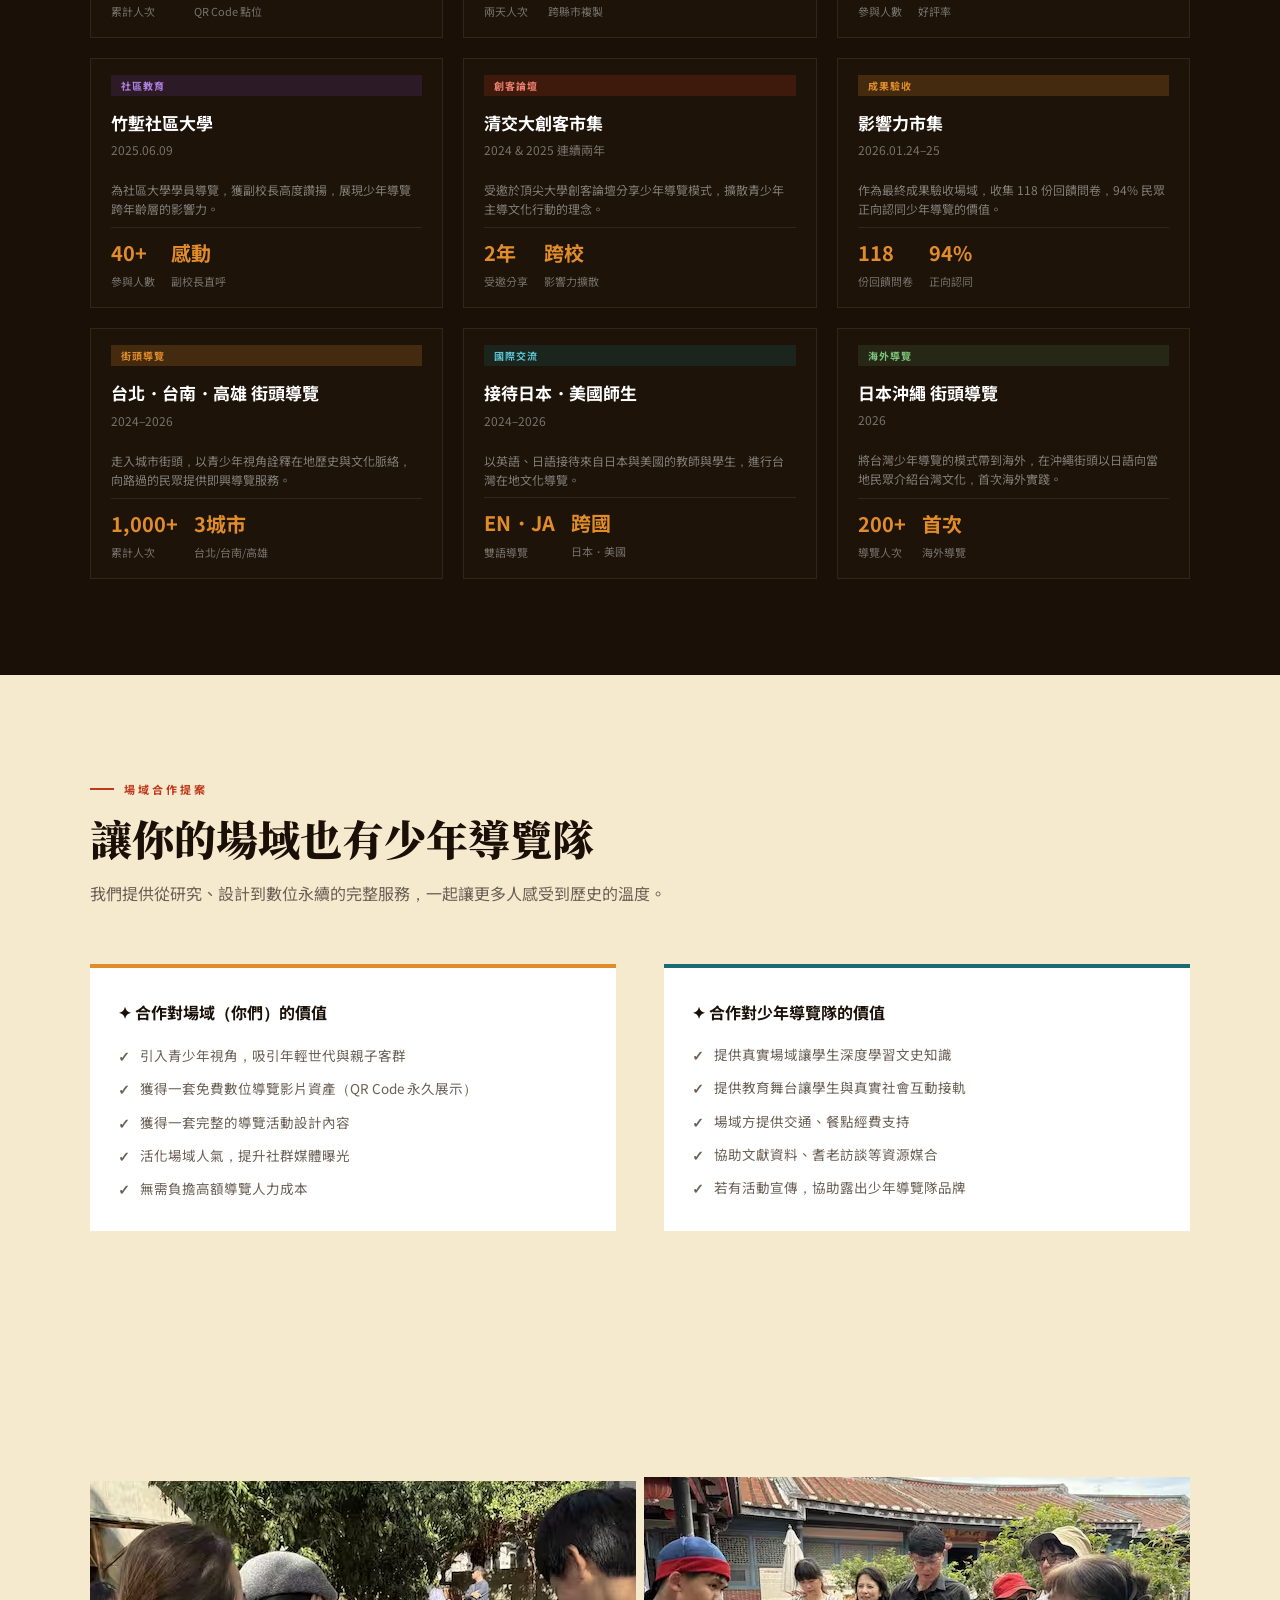
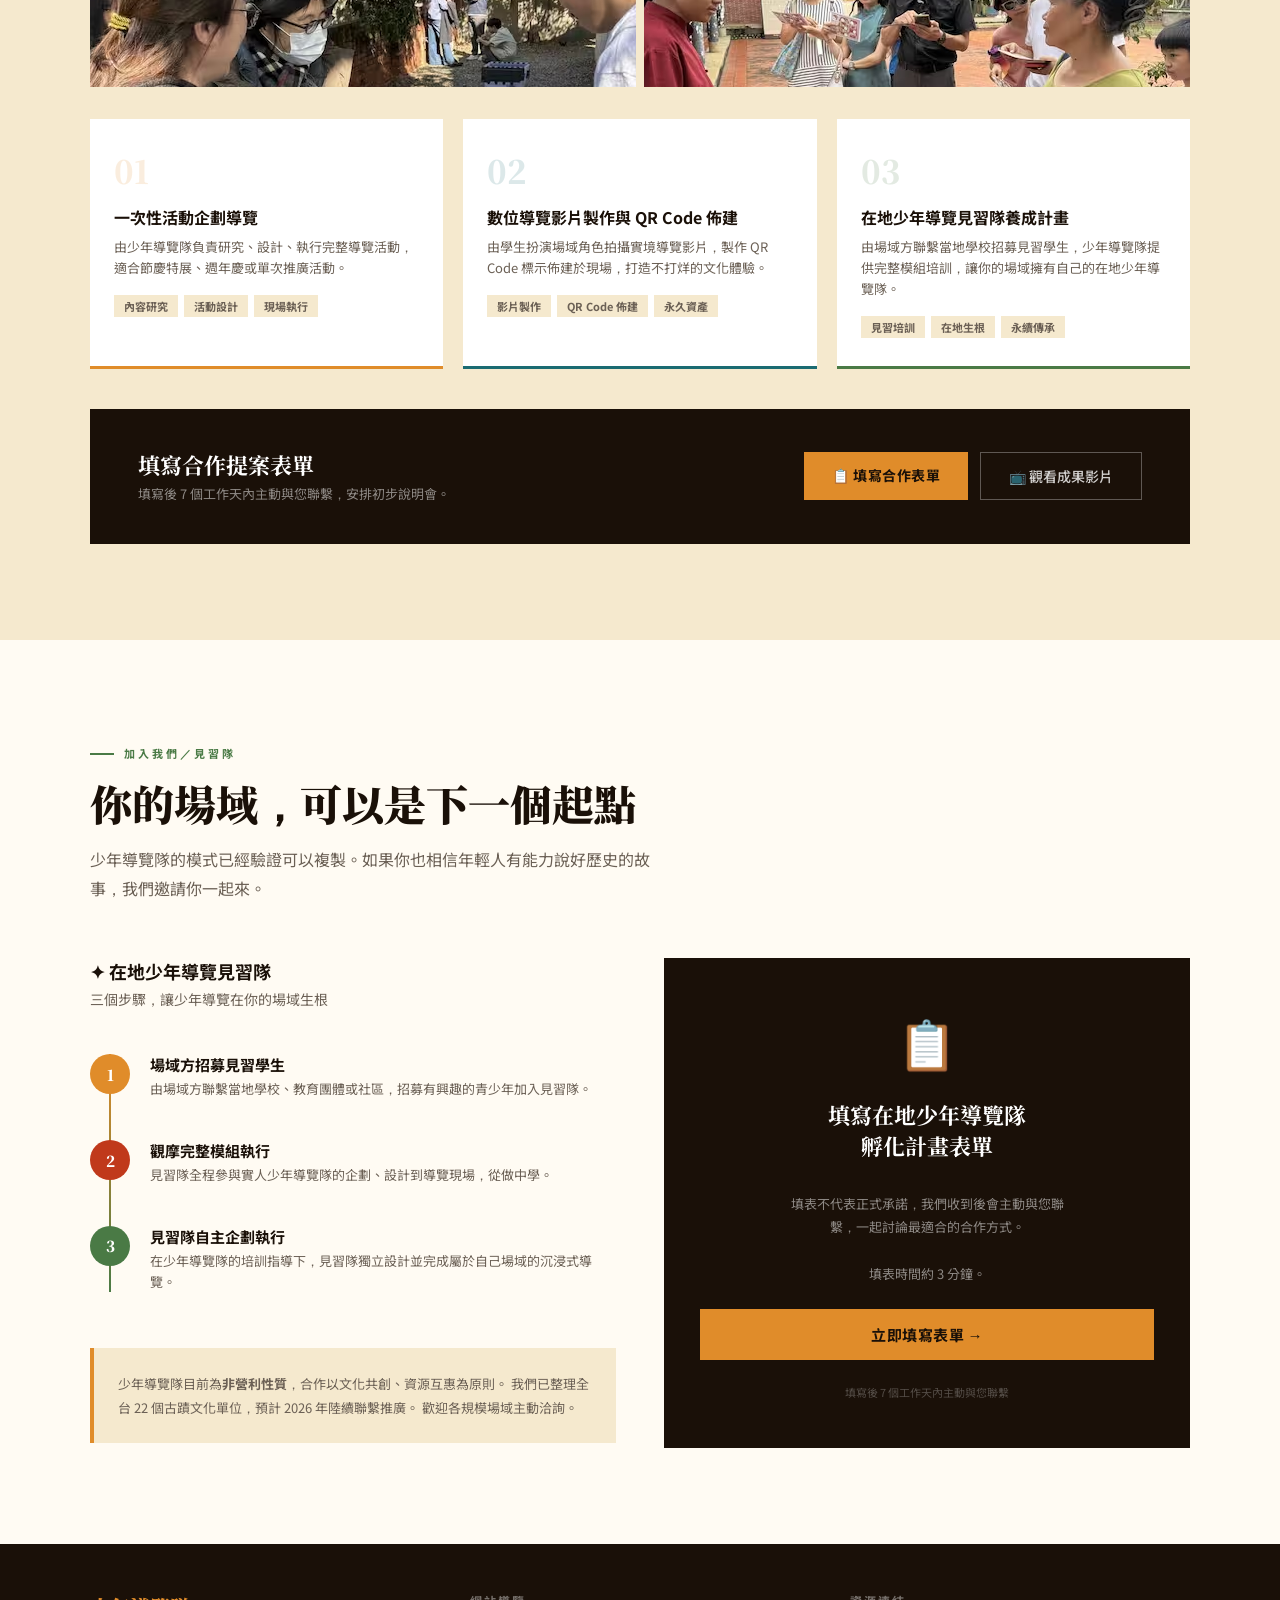
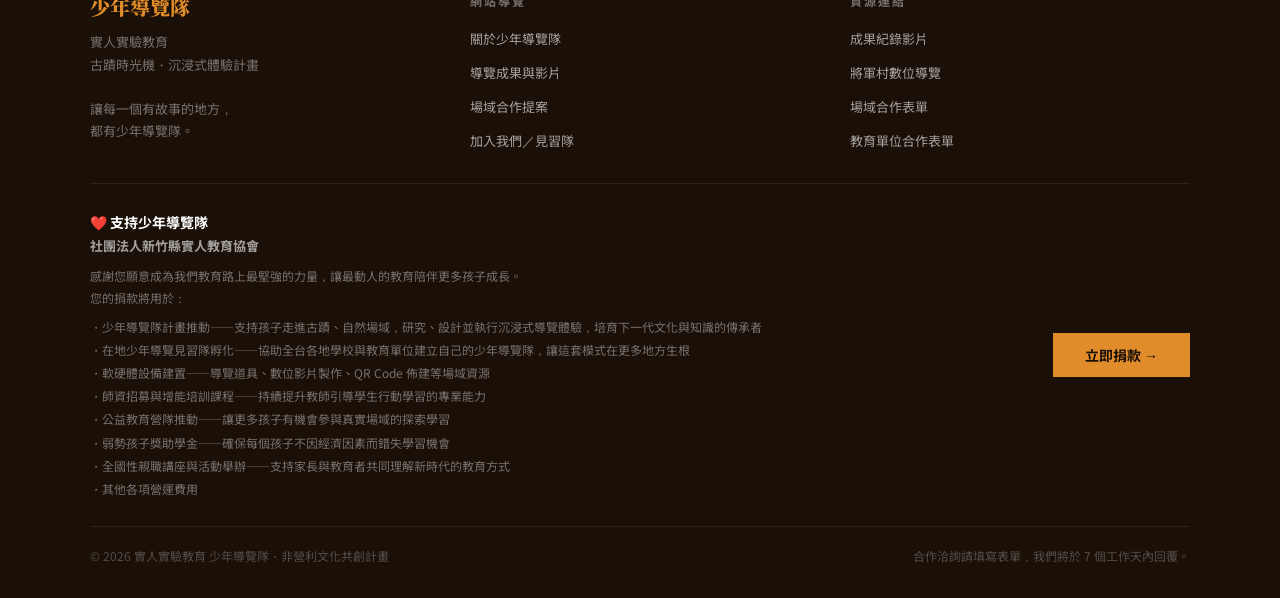
